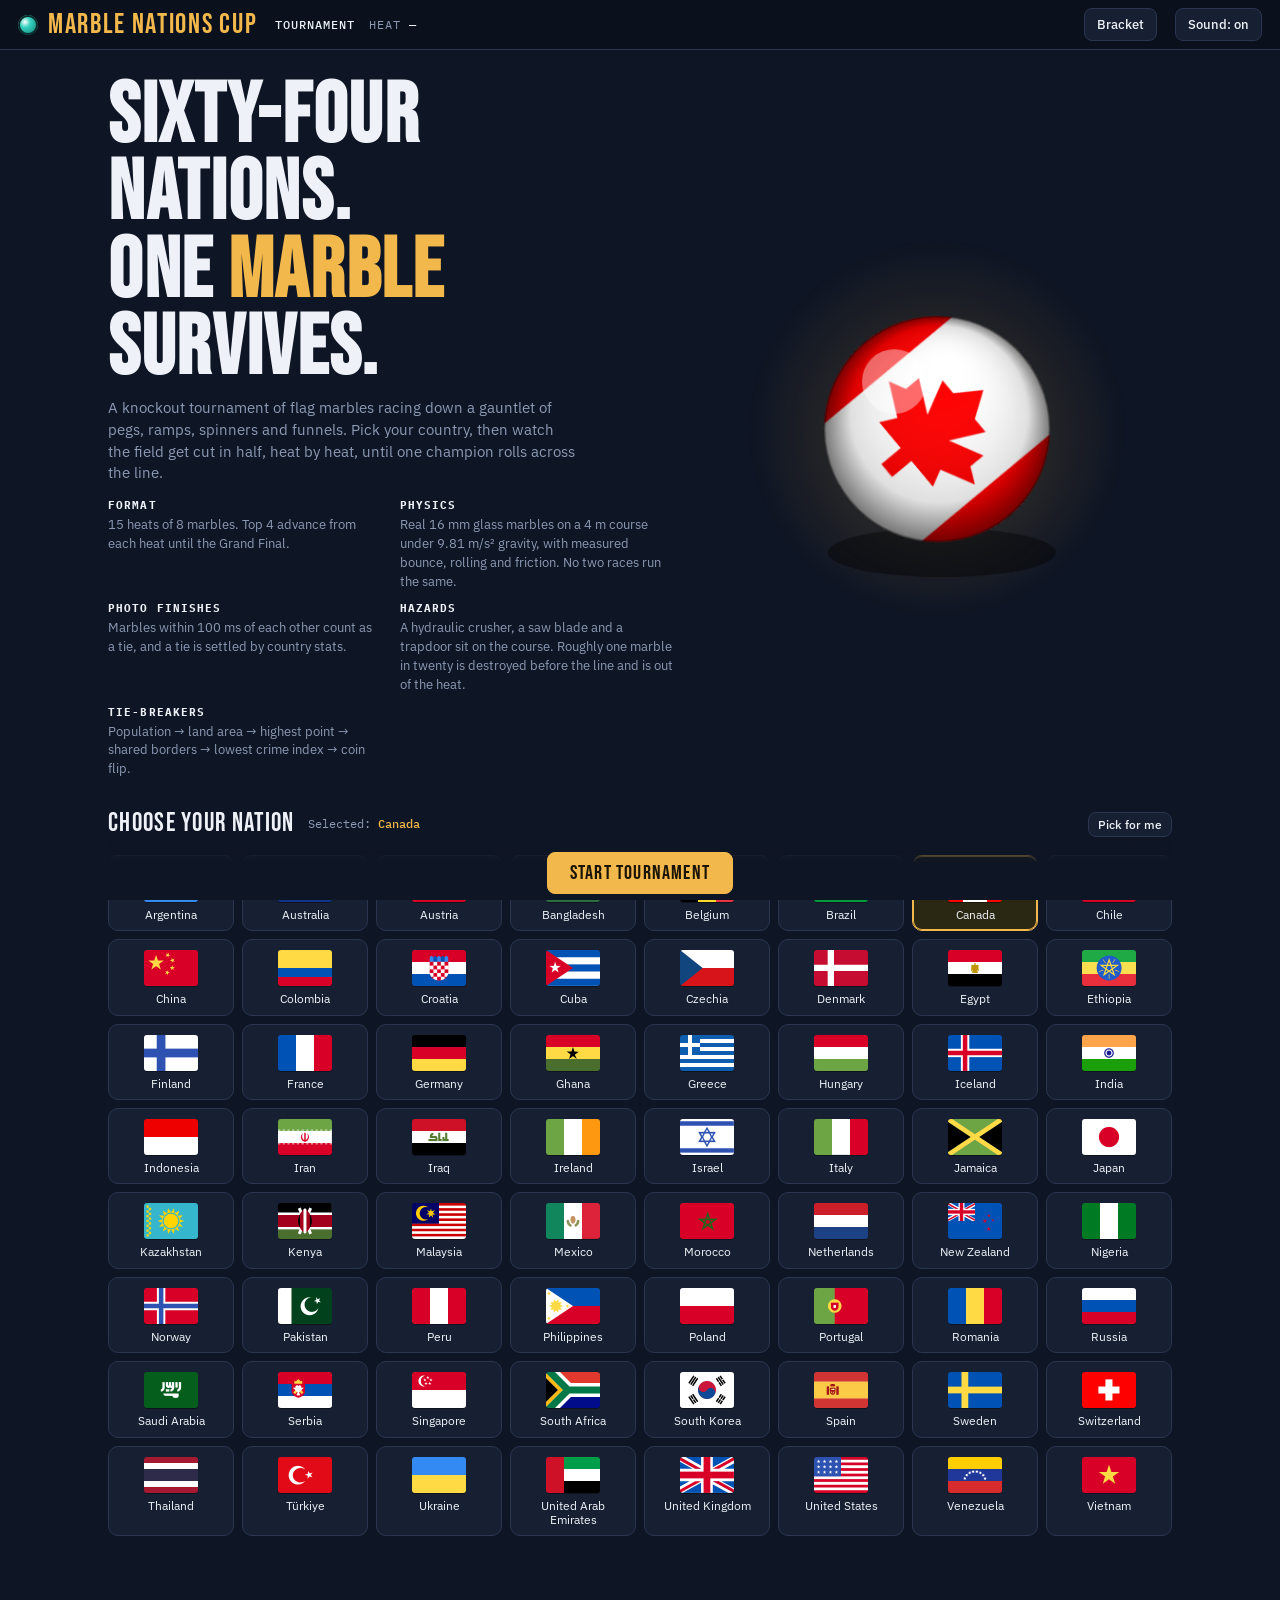
==== index.html @ cf7c2cfd "Add Marble Nations Cup site as index.html Co-Authored-By: Claude Sonnet 5 <noreply@anthropic.com> Cl" ====
<!DOCTYPE html>
<html lang="en">
<head>
<meta charset="utf-8">
<meta name="viewport" content="width=device-width, initial-scale=1">
<meta name="description" content="Marble Nations Cup — 64 flag marbles, one knockout tournament.">
<link rel="icon" href="data:image/svg+xml,<svg xmlns=%22http://www.w3.org/2000/svg%22 viewBox=%220 0 100 100%22><text y=%22.9em%22 font-size=%2290%22>🏁</text></svg>">
<style>body{margin:0;background:#0e1524}</style>
</head>
<body>
<title>Marble Nations Cup</title>
<link rel="preconnect" href="https://fonts.googleapis.com">
<link rel="stylesheet" href="https://fonts.googleapis.com/css2?family=Bebas+Neue&family=IBM+Plex+Sans:wght@400;500;600&family=IBM+Plex+Mono:wght@400;500&display=swap">
<style>
:root{
  --bg:#0e1524; --bg2:#0a101c; --panel:#172033; --panel2:#1e2a40; --line:#2a3650;
  --text:#eef2f8; --muted:#8c9ab4; --gold:#f2b84b; --gold2:#ffd784; --teal:#34d1bf;
  --good:#4fd48a; --out:#f0655b; --tie:#b78cff;
  --display:"Bebas Neue","Oswald","Impact",sans-serif;
  --body:"IBM Plex Sans","Segoe UI",system-ui,sans-serif;
  --mono:"IBM Plex Mono","SFMono-Regular",Consolas,monospace;
}
*{box-sizing:border-box}
html,body{height:100%}
body{margin:0;background:var(--bg);color:var(--text);font-family:var(--body);font-size:14px;line-height:1.45;overflow-x:hidden}
button{font-family:inherit;color:inherit;cursor:pointer}
button:focus-visible,[tabindex]:focus-visible{outline:2px solid var(--gold);outline-offset:2px}
.hidden{display:none!important}

/* top bar */
#bar{display:flex;align-items:center;gap:18px;padding:8px 18px;background:var(--bg2);border-bottom:1px solid var(--line);position:sticky;top:0;z-index:20;flex-wrap:wrap}
#bar .logo{font-family:var(--display);font-size:28px;letter-spacing:.06em;line-height:1;color:var(--gold);display:flex;align-items:center;gap:10px}
#bar .logo i{display:inline-block;width:20px;height:20px;border-radius:50%;background:radial-gradient(circle at 35% 35%,#fff 0,var(--teal) 30%,#0f6e66 100%);box-shadow:0 0 0 2px #0b2a2a inset}
.stage-info{display:flex;gap:14px;align-items:baseline;font-family:var(--mono);font-size:12px;color:var(--muted);text-transform:uppercase;letter-spacing:.08em}
.stage-info b{color:var(--text);font-weight:500}
.spacer{flex:1}
.chip{display:inline-flex;align-items:center;gap:8px;padding:5px 10px;border:1px solid var(--line);border-radius:999px;background:var(--panel);font-size:12px}
.chip canvas{width:24px;height:16px;border-radius:2px}
.btn{background:var(--panel);border:1px solid var(--line);border-radius:8px;padding:7px 12px;font-size:13px;font-weight:500;transition:background .15s,border-color .15s}
.btn:hover{background:var(--panel2);border-color:#3a4a6a}
.btn.primary{background:var(--gold);color:#1a1405;border-color:var(--gold);font-family:var(--display);font-size:20px;letter-spacing:.06em;padding:8px 22px}
.btn.primary:hover{background:var(--gold2);border-color:var(--gold2)}
.btn.primary:disabled{opacity:.4;cursor:not-allowed}
.btn.active{border-color:var(--teal);color:var(--teal)}
.btn.small{padding:4px 9px;font-size:12px}

/* pick screen */
#pick{max-width:1100px;margin:0 auto;padding:28px 18px 60px}
.hero{display:grid;grid-template-columns:1.2fr 1fr;gap:28px;align-items:center;margin-bottom:26px}
.hero h1{font-family:var(--display);font-size:clamp(48px,7vw,84px);line-height:.92;margin:0 0 10px;letter-spacing:.02em;text-wrap:balance}
.hero h1 span{color:var(--gold)}
.hero p{color:var(--muted);max-width:52ch;margin:0 0 14px;font-size:15px}
.rules{display:grid;grid-template-columns:repeat(2,1fr);gap:10px 18px;font-size:13px;color:var(--muted)}
.rules div b{display:block;color:var(--text);font-family:var(--mono);font-size:11px;letter-spacing:.1em;text-transform:uppercase;margin-bottom:2px}
#preview{width:100%;max-width:380px;aspect-ratio:1;justify-self:center;display:block}
.pick-head{display:flex;align-items:center;gap:14px;margin:10px 0 12px;flex-wrap:wrap}
.pick-head h2{font-family:var(--display);font-size:26px;margin:0;letter-spacing:.05em;font-weight:400}
.pick-head .sel{font-family:var(--mono);font-size:12px;color:var(--muted)}
.pick-head .sel b{color:var(--gold);font-weight:500}
.grid{display:grid;grid-template-columns:repeat(auto-fill,minmax(120px,1fr));gap:8px}
.tile{display:flex;flex-direction:column;align-items:center;gap:6px;padding:10px 6px 8px;background:var(--panel);border:1px solid var(--line);border-radius:10px;transition:transform .12s,border-color .12s,background .12s}
.tile:hover{transform:translateY(-2px);border-color:#3a4a6a;background:var(--panel2)}
.tile.selected{border-color:var(--gold);background:#2a2712;box-shadow:0 0 0 1px var(--gold) inset}
.tile canvas{width:54px;height:36px;border-radius:3px;box-shadow:0 1px 0 rgba(0,0,0,.4)}
.tile span{font-size:12px;text-align:center;line-height:1.2}
.start-row{position:sticky;bottom:0;display:flex;justify-content:center;gap:12px;padding:14px 0 6px;background:linear-gradient(transparent,var(--bg) 40%)}

/* race screen */
#race{display:grid;grid-template-columns:1fr 270px;gap:0;height:calc(100vh - 54px);min-height:520px}
#stage{position:relative;background:var(--bg2);overflow:hidden}
#cv{display:block;width:100%;height:100%}
#overlay{position:absolute;inset:0;display:flex;align-items:center;justify-content:center;pointer-events:none}
#overlay .count{font-family:var(--display);font-size:180px;color:var(--gold);text-shadow:0 0 40px rgba(242,184,75,.4);animation:pop .6s ease-out}
@keyframes pop{from{transform:scale(1.5);opacity:0}to{transform:scale(1);opacity:1}}
#hud{position:absolute;left:12px;top:12px;display:flex;gap:8px;flex-wrap:wrap;pointer-events:auto}
#hud .btn{backdrop-filter:blur(4px);background:rgba(23,32,51,.8)}
#heatTitle{position:absolute;right:12px;top:12px;text-align:right;pointer-events:none}
#heatTitle .r{font-family:var(--mono);font-size:11px;letter-spacing:.14em;text-transform:uppercase;color:var(--muted)}
#heatTitle .h{font-family:var(--display);font-size:34px;line-height:1;color:var(--text)}
#clock{position:absolute;right:12px;bottom:12px;font-family:var(--mono);font-size:22px;color:var(--gold);font-variant-numeric:tabular-nums;pointer-events:none}
#side{background:var(--panel);border-left:1px solid var(--line);display:flex;flex-direction:column;min-height:0}
#side h3{font-family:var(--mono);font-size:11px;letter-spacing:.14em;text-transform:uppercase;color:var(--muted);margin:0;padding:12px 14px 8px;font-weight:500}
#standings{list-style:none;margin:0;padding:0 8px;display:flex;flex-direction:column;gap:4px;flex:1;overflow:auto}
#standings li{display:grid;grid-template-columns:22px 34px 1fr auto;align-items:center;gap:8px;padding:6px 8px;border-radius:8px;background:var(--bg);border:1px solid transparent;transition:background .2s}
#standings li.me{border-color:var(--gold)}
#standings li.done{background:#13251d}
#standings li.dead{opacity:.45}#standings li.dead .t{color:var(--out)}
#standings li .pos{font-family:var(--display);font-size:20px;color:var(--muted);text-align:center;line-height:1}
#standings li canvas{width:34px;height:23px;border-radius:2px}
#standings li .n{font-size:13px;white-space:nowrap;overflow:hidden;text-overflow:ellipsis}
#standings li .n small{display:block;height:3px;background:var(--line);border-radius:2px;margin-top:3px;overflow:hidden}
#standings li .n small i{display:block;height:100%;background:var(--teal);width:0}
#standings li .t{font-family:var(--mono);font-size:12px;color:var(--muted);font-variant-numeric:tabular-nums}
#standings li.done .t{color:var(--good)}
#legend{padding:10px 14px;font-size:11px;color:var(--muted);border-top:1px solid var(--line);font-family:var(--mono);letter-spacing:.04em}

/* results modal */
#results{position:absolute;inset:0;background:rgba(8,12,22,.78);display:flex;align-items:center;justify-content:center;padding:18px;pointer-events:auto;backdrop-filter:blur(3px)}
.card{background:var(--panel);border:1px solid var(--line);border-radius:14px;width:min(560px,100%);max-height:100%;overflow:auto;box-shadow:0 30px 80px rgba(0,0,0,.5)}
.card header{padding:16px 20px 10px;border-bottom:1px solid var(--line)}
.card header .r{font-family:var(--mono);font-size:11px;letter-spacing:.14em;text-transform:uppercase;color:var(--muted)}
.card header h2{font-family:var(--display);font-size:34px;margin:0;line-height:1;letter-spacing:.03em;font-weight:400}
.res{list-style:none;margin:0;padding:8px}
.res li{display:grid;grid-template-columns:26px 40px 1fr auto auto;align-items:center;gap:10px;padding:7px 10px;border-radius:8px}
.res li.adv{background:#13251d}
.res li.out{opacity:.72}
.res li.me{outline:1px solid var(--gold)}
.res li .pos{font-family:var(--display);font-size:22px;color:var(--muted);text-align:center}
.res li canvas{width:40px;height:27px;border-radius:2px}
.res li .n{font-size:14px;font-weight:500}
.res li .n em{display:block;font-style:normal;font-size:11px;color:var(--tie);font-family:var(--mono)}
.res li .t{font-family:var(--mono);font-size:12px;color:var(--muted);font-variant-numeric:tabular-nums}
.tag{font-family:var(--mono);font-size:10px;letter-spacing:.12em;text-transform:uppercase;padding:3px 8px;border-radius:999px}
.tag.adv{background:rgba(79,212,138,.15);color:var(--good)}
.tag.out{background:rgba(240,101,91,.15);color:var(--out)}
.tag.win{background:rgba(242,184,75,.18);color:var(--gold)}
.card footer{display:flex;align-items:center;gap:12px;padding:12px 16px 16px;border-top:1px solid var(--line)}
.card footer .auto{font-family:var(--mono);font-size:11px;color:var(--muted);flex:1}
.tiebox{margin:0 8px 8px;padding:8px 12px;border:1px dashed var(--tie);border-radius:8px;font-size:12px;color:var(--muted)}
.tiebox b{color:var(--tie);font-family:var(--mono);font-size:11px;letter-spacing:.1em;text-transform:uppercase;display:block;margin-bottom:2px}

/* bracket */
#bracket{padding:20px 18px 60px;max-width:1400px;margin:0 auto}
#bracket .top{display:flex;align-items:center;gap:14px;margin-bottom:16px;flex-wrap:wrap}
#bracket h2{font-family:var(--display);font-size:32px;margin:0;letter-spacing:.04em;font-weight:400}
.rounds{display:grid;grid-template-columns:repeat(4,1fr);gap:14px;overflow-x:auto}
.round h4{font-family:var(--mono);font-size:11px;letter-spacing:.14em;text-transform:uppercase;color:var(--muted);margin:0 0 8px;font-weight:500}
.heat{background:var(--panel);border:1px solid var(--line);border-radius:10px;padding:8px;margin-bottom:10px}
.heat.current{border-color:var(--gold)}
.heat.pending{opacity:.55}
.heat .hn{font-family:var(--display);font-size:16px;letter-spacing:.06em;color:var(--muted);margin:0 0 6px 4px}
.heat .row{display:flex;align-items:center;gap:7px;padding:2px 4px;font-size:12px}
.heat .row canvas{width:22px;height:15px;border-radius:2px;flex:none}
.heat .row.adv{color:var(--text)}
.heat .row.out{color:var(--muted);text-decoration:line-through;opacity:.7}
.heat .row.me span{color:var(--gold)}
.heat .row .p{font-family:var(--mono);font-size:10px;color:var(--muted);width:14px}

/* champion */
#champion{min-height:calc(100vh - 54px);display:flex;flex-direction:column;align-items:center;justify-content:center;padding:30px 18px;text-align:center;gap:14px}
#champion .r{font-family:var(--mono);letter-spacing:.2em;text-transform:uppercase;color:var(--muted);font-size:12px}
#champion h1{font-family:var(--display);font-size:clamp(56px,10vw,120px);line-height:.9;margin:0;color:var(--gold)}
#champion canvas.big{width:180px;height:180px;border-radius:50%;box-shadow:0 20px 60px rgba(242,184,75,.25)}
.podium{display:grid;grid-template-columns:repeat(3,1fr);gap:12px;width:min(560px,100%);align-items:end;margin-top:10px}
.podium div{background:var(--panel);border:1px solid var(--line);border-radius:10px;padding:12px 8px;display:flex;flex-direction:column;align-items:center;gap:6px}
.podium div:nth-child(2){order:-1}
.podium div.first{border-color:var(--gold);padding-top:22px}
.podium canvas{width:44px;height:30px;border-radius:2px}
.podium b{font-family:var(--display);font-size:26px;color:var(--muted)}
.podium span{font-size:13px}

@media (max-width:820px){
  #race{grid-template-columns:1fr;height:auto}
  #stage{height:70vh}
  #side{border-left:0;border-top:1px solid var(--line);max-height:260px}
  .hero{grid-template-columns:1fr}
  #preview{max-width:240px}
  .rounds{grid-template-columns:repeat(4,240px)}
  #bar .logo{font-size:22px}
}
@media (prefers-reduced-motion:reduce){*{animation:none!important;transition:none!important}}
</style>

<div id="bar">
  <div class="logo"><i></i>Marble Nations Cup</div>
  <div class="stage-info"><span><b id="biRound">Tournament</b></span><span>Heat <b id="biHeat">—</b></span></div>
  <div class="spacer"></div>
  <div class="chip hidden" id="meChip"><canvas width="48" height="32"></canvas><span></span></div>
  <button class="btn" id="btnBracket">Bracket</button>
  <button class="btn" id="btnSound" aria-pressed="true">Sound: on</button>
</div>

<section id="pick">
  <div class="hero">
    <div>
      <h1>Sixty-four nations.<br>One <span>marble</span> survives.</h1>
      <p>A knockout tournament of flag marbles racing down a gauntlet of pegs, ramps, spinners and funnels. Pick your country, then watch the field get cut in half, heat by heat, until one champion rolls across the line.</p>
      <div class="rules">
        <div><b>Format</b>15 heats of 8 marbles. Top 4 advance from each heat until the Grand Final.</div>
        <div><b>Physics</b>Real 16 mm glass marbles on a 4 m course under 9.81 m/s² gravity, with measured bounce, rolling and friction. No two races run the same.</div>
        <div><b>Photo finishes</b>Marbles within 100 ms of each other count as a tie, and a tie is settled by country stats.</div>
        <div><b>Hazards</b>A hydraulic crusher, a saw blade and a trapdoor sit on the course. Roughly one marble in twenty is destroyed before the line and is out of the heat.</div>
        <div><b>Tie-breakers</b>Population → land area → highest point → shared borders → lowest crime index → coin flip.</div>
      </div>
    </div>
    <canvas id="preview" width="400" height="400"></canvas>
  </div>
  <div class="pick-head">
    <h2>Choose your nation</h2>
    <span class="sel">Selected: <b id="selName">none yet</b></span>
    <span class="spacer"></span>
    <button class="btn small" id="btnRandom">Pick for me</button>
  </div>
  <div class="grid" id="grid"></div>
  <div class="start-row">
    <button class="btn primary" id="btnStart" disabled>Start tournament</button>
  </div>
</section>

<section id="race" class="hidden">
  <div id="stage">
    <canvas id="cv"></canvas>
    <div id="hud">
      <button class="btn small" id="btnFollow">Follow: leader</button>
      <button class="btn small" id="btnSpeed">Speed: default</button>
      <button class="btn small" id="btnSkip">Skip to results</button>
    </div>
    <div id="heatTitle"><div class="r" id="htRound"></div><div class="h" id="htHeat"></div></div>
    <div id="clock">0.00</div>
    <div id="overlay"></div>
  </div>
  <aside id="side">
    <h3>Live standings</h3>
    <ol id="standings"></ol>
    <div id="legend">Top 4 advance · bottom 4 out</div>
  </aside>
</section>

<section id="bracket" class="hidden">
  <div class="top">
    <h2>Tournament bracket</h2>
    <span class="spacer"></span>
    <button class="btn" id="btnBackRace">Back to the race</button>
  </div>
  <div class="rounds" id="rounds"></div>
</section>

<section id="champion" class="hidden">
  <div class="r">Marble Nations Cup champion</div>
  <canvas class="big" width="256" height="256" id="champBall"></canvas>
  <h1 id="champName"></h1>
  <div class="r" id="champNote"></div>
  <div class="podium" id="podium"></div>
  <div style="display:flex;gap:12px;margin-top:16px">
    <button class="btn" id="btnChampBracket">See full bracket</button>
    <button class="btn primary" id="btnAgain">New tournament</button>
  </div>
</section>

<script>
'use strict';
/* ================= COUNTRY DATA =================
   pop: millions · area: thousand km² · high: highest point (m)
   borders: land neighbours · crime: crime index (lower is safer) */
const COUNTRIES = [
 ['CA','Canada',40.1,9985,5959,1,45],['US','United States',335,9834,6190,2,49],['MX','Mexico',129,1964,5636,3,54],
 ['BR','Brazil',216,8516,2995,10,66],['AR','Argentina',46,2780,6961,5,63],['CO','Colombia',52,1142,5775,5,60],
 ['CL','Chile',19.6,756,6893,3,54],['PE','Peru',34,1285,6768,5,68],['GB','United Kingdom',67.7,244,1345,1,47],
 ['FR','France',68,552,4809,8,55],['DE','Germany',84,358,2962,9,38],['IT','Italy',59,302,4810,6,47],
 ['ES','Spain',48,506,3715,5,34],['PT','Portugal',10.4,92,2351,1,31],['NL','Netherlands',17.9,42,322,2,27],
 ['BE','Belgium',11.7,31,694,4,45],['CH','Switzerland',8.9,41,4634,5,24],['AT','Austria',9.1,84,3798,8,27],
 ['SE','Sweden',10.5,450,2097,2,48],['NO','Norway',5.5,385,2469,3,33],['DK','Denmark',5.9,43,171,1,26],
 ['FI','Finland',5.6,338,1324,3,26],['IS','Iceland',0.39,103,2110,0,24],['IE','Ireland',5.2,70,1039,1,46],
 ['PL','Poland',37,313,2499,7,29],['CZ','Czechia',10.9,79,1603,4,26],['GR','Greece',10.4,132,2917,4,44],
 ['TR','Türkiye',85,784,5137,8,41],['UA','Ukraine',37,604,2061,7,48],['RU','Russia',144,17098,5642,14,40],
 ['HU','Hungary',9.6,93,1014,7,32],['RO','Romania',19,238,2544,5,30],['HR','Croatia',3.9,57,1831,5,24],
 ['RS','Serbia',6.7,88,2169,8,36],['JP','Japan',124,378,3776,0,22],['KR','South Korea',51.7,100,1947,1,27],
 ['CN','China',1410,9597,8849,14,29],['IN','India',1430,3287,8586,6,44],['PK','Pakistan',240,882,8611,4,44],
 ['BD','Bangladesh',172,148,1064,2,60],['ID','Indonesia',277,1905,4884,3,46],['MY','Malaysia',34,331,4095,3,55],
 ['SG','Singapore',5.9,0.73,164,0,24],['TH','Thailand',71.8,513,2565,4,40],['VN','Vietnam',99,331,3147,3,43],
 ['PH','Philippines',117,300,2954,0,42],['AU','Australia',26.5,7692,2228,0,46],['NZ','New Zealand',5.2,268,3724,0,43],
 ['SA','Saudi Arabia',36,2150,3000,7,26],['AE','United Arab Emirates',9.5,84,1934,2,16],['IL','Israel',9.8,22,1208,4,33],
 ['EG','Egypt',106,1002,2629,4,47],['ZA','South Africa',60,1221,3450,6,76],['NG','Nigeria',224,924,2419,4,65],
 ['KE','Kenya',55,580,5199,5,59],['ET','Ethiopia',126,1104,4550,6,43],['MA','Morocco',37.8,447,4167,3,47],
 ['GH','Ghana',34,239,885,3,46],['IR','Iran',89,1648,5610,7,49],['IQ','Iraq',45,438,3611,6,52],
 ['JM','Jamaica',2.8,11,2256,0,67],['CU','Cuba',11,110,1974,0,44],['VE','Venezuela',28,916,4978,3,83],
 ['KZ','Kazakhstan',20,2725,7010,5,39]
].map(a=>({code:a[0],name:a[1],pop:a[2],area:a[3],high:a[4],borders:a[5],crime:a[6]}));

const TIEBREAKERS = [
 {key:'pop',label:'population',dir:1,fmt:v=>v>=1?v.toFixed(v<10?1:0)+'M':(v*1000).toFixed(0)+'K'},
 {key:'area',label:'land area',dir:1,fmt:v=>v>=1?Math.round(v*1000).toLocaleString()+' km²':Math.round(v*1000)+' km²'},
 {key:'high',label:'highest point',dir:1,fmt:v=>v.toLocaleString()+' m'},
 {key:'borders',label:'shared borders',dir:1,fmt:v=>v+(v===1?' neighbour':' neighbours')},
 {key:'crime',label:'lowest crime index',dir:-1,fmt:v=>'index '+v},
];

/* ================= FLAG ART =================
   Real flag artwork (country-flag-icons, MIT) inlined as SVG and rasterised once per size. */
const FLAG_SVG={"AE":"<svg width=\"900\" height=\"600\" xmlns=\"http://www.w3.org/2000/svg\" viewBox=\"0 0 513 342\"><path fill=\"#FFF\" d=\"M0 0h513v342H0z\"/><path fill=\"#009e49\" d=\"M0 0h513v114H0z\"/><path d=\"M0 228h513v114H0z\"/><path fill=\"#ce1126\" d=\"M0 0h171v342H0z\"/></svg>","AR":"<svg width=\"900\" height=\"600\" xmlns=\"http://www.w3.org/2000/svg\" viewBox=\"0 0 513 342\"><path fill=\"#FFF\" d=\"M0 0h512v342H0z\"/><path fill=\"#338AF3\" d=\"M0 0h512v114H0zM0 228h512v114H0z\"/><circle fill=\"#FFDA44\" stroke=\"#d6ab00\" stroke-width=\"5\" cx=\"256.5\" cy=\"171\" r=\"40\"/></svg>","AT":"<svg width=\"900\" height=\"600\" xmlns=\"http://www.w3.org/2000/svg\" viewBox=\"0 0 513 342\"><path fill=\"#FFF\" d=\"M0 114h513v114H0z\"/><path fill=\"#D80027\" d=\"M0 0h513v114H0zM0 228h513v114H0z\"/></svg>","AU":"<svg width=\"900\" height=\"600\" xmlns=\"http://www.w3.org/2000/svg\" viewBox=\"0 0 513 342\"><path fill=\"#10338c\" d=\"M0 0h513v342H0z\"/><g fill=\"#FFF\"><path d=\"M222.2 170.7c.3-.3.5-.6.8-.9-.2.3-.5.6-.8.9zM188 212.6l11 22.9 24.7-5.7-11 22.8 19.9 15.8-24.8 5.6.1 25.4-19.9-15.9-19.8 15.9.1-25.4-24.8-5.6 19.9-15.8-11.1-22.8 24.8 5.7zM385.9 241.1l5.2 10.9 11.8-2.7-5.3 10.9 9.5 7.5-11.8 2.6v12.2l-9.4-7.6-9.5 7.6.1-12.2-11.8-2.6 9.5-7.5-5.3-10.9 11.8 2.7zM337.3 125.1l5.2 10.9 11.8-2.7-5.3 10.9 9.5 7.5-11.8 2.7v12.1l-9.4-7.6-9.5 7.6.1-12.1-11.9-2.7 9.5-7.5-5.3-10.9L332 136zM385.9 58.9l5.2 10.9 11.8-2.7-5.3 10.9 9.5 7.5-11.8 2.7v12.1l-9.4-7.6-9.5 7.6.1-12.1-11.8-2.7 9.5-7.5-5.3-10.9 11.8 2.7zM428.4 108.6l5.2 10.9 11.8-2.7-5.3 10.9 9.5 7.5-11.8 2.6V150l-9.4-7.6-9.5 7.6v-12.2l-11.8-2.6 9.5-7.5-5.3-10.9 11.8 2.7zM398 166.5l4.1 12.7h13.3l-10.8 7.8 4.2 12.7-10.8-7.9-10.8 7.9 4.1-12.7-10.7-7.8h13.3z\"/><path d=\"M254.8 0v30.6l-45.1 25.1h45.1V115h-59.1l59.1 32.8v22.9h-26.7l-73.5-40.9v40.9H99v-48.6l-87.4 48.6H-1.2v-30.6L44 115H-1.2V55.7h59.1L-1.2 22.8V0h26.7L99 40.8V0h55.6v48.6L242.1 0z\"/></g><path fill=\"#D80027\" d=\"M142.8 0h-32v69.3h-112v32h112v69.4h32v-69.4h112v-32h-112z\"/><path fill=\"#0052B4\" d=\"m154.6 115 100.2 55.7v-15.8L183 115z\"/><path fill=\"#FFF\" d=\"m154.6 115 100.2 55.7v-15.8L183 115z\"/><g fill=\"#D80027\"><path d=\"m154.6 115 100.2 55.7v-15.8L183 115zM70.7 115l-71.9 39.9v15.8L99 115z\"/></g><path fill=\"#0052B4\" d=\"M99 55.7-1.2 0v15.7l71.9 40z\"/><path fill=\"#FFF\" d=\"M99 55.7-1.2 0v15.7l71.9 40z\"/><g fill=\"#D80027\"><path d=\"M99 55.7-1.2 0v15.7l71.9 40zM183 55.7l71.8-40V0L154.6 55.7z\"/></g></svg>","BD":"<svg width=\"900\" height=\"600\" xmlns=\"http://www.w3.org/2000/svg\" viewBox=\"0 85.333 513 342\"><path fill=\"#2d6e41\" d=\"M0 85.331h513v342H0z\"/><circle fill=\"#F40B32\" cx=\"218.902\" cy=\"256.5\" r=\"115\"/></svg>","BE":"<svg width=\"900\" height=\"600\" xmlns=\"http://www.w3.org/2000/svg\" viewBox=\"0 0 513 342\"><path fill=\"#fdda25\" d=\"M0 0h513v342H0z\"/><path d=\"M0 0h171v342H0z\"/><path fill=\"#ef3340\" d=\"M342 0h171v342H342z\"/></svg>","BR":"<svg width=\"900\" height=\"600\" xmlns=\"http://www.w3.org/2000/svg\" viewBox=\"0 0 513 342\"><path fill=\"#009b3a\" d=\"M0 0h513v342H0z\"/><path fill=\"#fedf00\" d=\"m256.5 19.3 204.9 151.4L256.5 322 50.6 170.7z\"/><circle fill=\"#FFF\" cx=\"256.5\" cy=\"171\" r=\"80.4\"/><path fill=\"#002776\" d=\"M215.9 165.7c-13.9 0-27.4 2.1-40.1 6 .6 43.9 36.3 79.3 80.3 79.3 27.2 0 51.3-13.6 65.8-34.3-24.9-31-63.2-51-106-51zM334.9 186c.9-5 1.5-10.1 1.5-15.4 0-44.4-36-80.4-80.4-80.4-33.1 0-61.5 20.1-73.9 48.6 10.9-2.2 22.1-3.4 33.6-3.4 46.8.1 89 19.5 119.2 50.6z\"/></svg>","CA":"<svg width=\"900\" height=\"600\" xmlns=\"http://www.w3.org/2000/svg\" viewBox=\"0 0 513 342\"><path fill=\"#FFF\" d=\"M0 0h513v342H0z\"/><g fill=\"red\"><path d=\"M0 0h142v342H0zM371 0h142v342H371zM306.5 206l50.4-25.2-25.2-12.6V143l-50.4 25.2 25.2-50.4h-25.2L256.1 80l-25.2 37.8h-25.2l25.2 50.4-50.4-25.2v25.2l-25.2 12.6 50.4 25.2-12.6 25.2h50.4V269h25.2v-37.8h50.4z\"/></g></svg>","CH":"<svg width=\"900\" height=\"600\" xmlns=\"http://www.w3.org/2000/svg\" viewBox=\"0 85.333 513 342\"><path fill=\"red\" d=\"M0 85.337h513v342H0z\"/><path fill=\"#FFF\" d=\"M356.174 222.609h-66.783v-66.783h-66.782v66.783h-66.783v66.782h66.783v66.783h66.782v-66.783h66.783z\"/></svg>","CL":"<svg width=\"900\" height=\"600\" xmlns=\"http://www.w3.org/2000/svg\" viewBox=\"0 0 513 342\"><path fill=\"#D80027\" d=\"M0 0h513v342H0z\"/><path fill=\"#FFF\" d=\"M196 0h317v171H196z\"/><path fill=\"#0037A1\" d=\"M0 0h196v171H0z\"/><path fill=\"#FFF\" d=\"M98 24.5 113.1 71H162l-39.6 28.7 15.2 46.5L98 117.5l-39.6 28.7 15.2-46.5L34 71h48.9z\"/></svg>","CN":"<svg width=\"900\" height=\"600\" xmlns=\"http://www.w3.org/2000/svg\" viewBox=\"0 0 513 342\"><path fill=\"#D80027\" d=\"M0 0h513v342H0z\"/><g fill=\"#FFDA44\"><path d=\"m226.8 239.2-9.7-15.6-17.9 4.4 11.9-14.1-9.7-15.6 17.1 6.9 11.8-14.1-1.3 18.4 17.1 6.9-17.9 4.4zM290.6 82l-10.1 15.4 11.6 14.3-17.7-4.8-10.1 15.5-1-18.4-17.7-4.8 17.2-6.6-1-18.4 11.6 14.3zM236.2 25.4l-2 18.3 16.8 7.6-18 3.8-2 18.3-9.2-16-17.9 3.8 12.3-13.7-9.2-15.9 16.8 7.5zM292.8 161.8l-14.9 10.9 5.8 17.5-14.9-10.8-14.9 11 5.6-17.6-14.9-10.7 18.4-.1 5.6-17.6 5.8 17.5zM115 46.3l17.3 53.5h56.2l-45.4 32.9 17.3 53.5-45.4-33-45.5 33 17.4-53.5-45.5-32.9h56.3z\"/></g></svg>","CO":"<svg width=\"900\" height=\"600\" xmlns=\"http://www.w3.org/2000/svg\" viewBox=\"0 0 513 342\"><path fill=\"#FFDA44\" d=\"M0 0h513v342H0z\"/><path fill=\"#D80027\" d=\"M0 256.5h513V342H0z\"/><path fill=\"#0052B4\" d=\"M0 171h513v85.5H0z\"/></svg>","CU":"<svg width=\"900\" height=\"600\" xmlns=\"http://www.w3.org/2000/svg\" viewBox=\"0 0 513 342\"><path fill=\"#FF9811\" d=\"M0-40.8v422.9-211.4z\"/><path fill=\"#FFF\" d=\"M0 0h513v342H0z\"/><g fill=\"#0052B4\"><path d=\"M0 0h513v68.3H0zM0 136.5h513v68.3H0zM0 273.1h513v68.3H0z\"/></g><path fill=\"#D80027\" d=\"M256 170.7 0 342V0z\"/><path fill=\"#FFF\" d=\"m86.5 111.4 12.7 39.2h41.3l-33.4 24.2 12.8 39.3-33.4-24.2-33.4 24.2 12.8-39.3-33.4-24.2h41.2z\"/></svg>","CZ":"<svg width=\"900\" height=\"600\" xmlns=\"http://www.w3.org/2000/svg\" viewBox=\"0 0 513 342\"><path fill=\"#11457e\" d=\"M0 0h513v342H0z\"/><path fill=\"#d7141a\" d=\"M513 171v171H0l215-171z\"/><path fill=\"#FFF\" d=\"M513 0v171H215.185L0 0z\"/></svg>","DE":"<svg width=\"900\" height=\"600\" xmlns=\"http://www.w3.org/2000/svg\" viewBox=\"0 0 513 342\"><path fill=\"#D80027\" d=\"M0 0h513v342H0z\"/><path d=\"M0 0h513v114H0z\"/><path fill=\"#FFDA44\" d=\"M0 228h513v114H0z\"/></svg>","DK":"<svg width=\"900\" height=\"600\" xmlns=\"http://www.w3.org/2000/svg\" viewBox=\"0 0 513 342\"><path fill=\"#c60c30\" d=\"M0 0h513v342H0z\"/><path fill=\"#FFF\" d=\"M190 0h-60v140H0v60h130v142h60V200h323v-60H190z\"/></svg>","EG":"<svg width=\"900\" height=\"600\" xmlns=\"http://www.w3.org/2000/svg\" viewBox=\"0 0 513 342\"><path fill=\"#FFF\" d=\"M0 0h513v342H0z\"/><path fill=\"#D80027\" d=\"M0 0h513v114H0z\"/><path d=\"M0 228h513v114H0z\"/><path fill=\"#C09300\" d=\"M220.3 204.4s0-58.4 4.5-64.7c3.1-4.3 16.8 5.2 22.7 4.5 0 0 4.2-7.5 4.5-12 .3-4.6-1.1-7.6-4.9-6.2 0 0-1.2-2.1.5-3.3 1.6-1.2 5.6.1 5.6.1s-.5-1 1.6-.9c2.9.2 7.2 1.4 7.4 5.6.2 3.1.3 7.7.4 8.7.7 6.8 2.7 8.7 2.7 8.7s18.4-9.2 22-5.2c3.3 3.8 4.5 64.7 4.5 64.7l-18.1-16.8 12.1 29.5s-14.4 2.4-28.9 2.4c-14.5 0-31.1-4.2-31.1-4.2l13.8-28.2-19.3 17.3z\"/></svg>","ES":"<svg width=\"900\" height=\"600\" xmlns=\"http://www.w3.org/2000/svg\" viewBox=\"0 0 22.5 15\"><path fill=\"#FFF\" d=\"M0 0h22.5v15H0V0z\"/><path fill=\"#D03433\" d=\"M0 0h22.5v4H0V0zm0 11h22.5v4H0v-4z\"/><path fill=\"#FBCA46\" d=\"M0 4h22.5v7H0V4z\"/><path fill=\"#FFF\" d=\"M7.8 7h1v.5h-1V7z\"/><path fill=\"#A41517\" d=\"M7.2 8.5c0 .3.3.5.6.5s.6-.2.6-.5L8.5 7H7.1l.1 1.5zM6.6 7c0-.3.2-.5.4-.5h1.5c.3 0 .5.2.5.4V7l-.1 1.5c-.1.6-.5 1-1.1 1-.6 0-1-.4-1.1-1L6.6 7z\"/><path fill=\"#A41517\" d=\"M6.8 7.5h2V8h-.5l-.5 1-.5-1h-.5v-.5zM5.3 6h1v3.5h-1V6zm4 0h1v3.5h-1V6zm-2.5-.5c0-.3.2-.5.5-.5h1c.3 0 .5.2.5.5v.2c0 .2-.1.3-.3.3H7c-.1 0-.2-.1-.2-.2v-.3z\"/></svg>","ET":"<svg width=\"900\" height=\"600\" xmlns=\"http://www.w3.org/2000/svg\" viewBox=\"0 0 22.5 15\"><path fill=\"#20AA46\" d=\"M0 0h22.5v5H0V0z\"/><path fill=\"#E92F3B\" d=\"M0 10h22.5v5H0v-5z\"/><path fill=\"#FADF50\" d=\"M0 5h22.5v5H0V5z\"/><circle fill=\"#205CCA\" cx=\"11.3\" cy=\"7.5\" r=\"5.2\"/><g stroke=\"#FFDB3D\" fill=\"none\"><g stroke-width=\".5\"><path d=\"m11.3 8.8-2.1 1.5.8-2.4-2-1.5h2.5l.8-2.3.8 2.3h2.6l-2.1 1.5.8 2.4-2.1-1.5zM10.3 6.4h1.9M9.9 7.8l1.3 1M12 6.2l.7 1.8M10 7.9l.6-1.8M11 9l1.6-1.1\"/></g><g stroke-width=\".25\"><path d=\"m8.7 3.9 1.1 1.6M13.8 3.8l-1 1.6M11.3 10.1V12M8.9 8.3 7.1 9M15.5 9l-1.8-.7\"/></g></g></svg>","FI":"<svg width=\"900\" height=\"600\" xmlns=\"http://www.w3.org/2000/svg\" viewBox=\"0 0 513 342\"><path fill=\"#FFF\" d=\"M0 0h513v342H0z\"/><path fill=\"#2E52B2\" d=\"M513 129.3V212H203.7v130H121V212H0v-82.7h121V0h82.7v129.3z\"/></svg>","FR":"<svg width=\"900\" height=\"600\" xmlns=\"http://www.w3.org/2000/svg\" viewBox=\"0 0 513 342\"><path fill=\"#FFF\" d=\"M0 0h513v342H0z\"/><path fill=\"#0052B4\" d=\"M0 0h171v342H0z\"/><path fill=\"#D80027\" d=\"M342 0h171v342H342z\"/></svg>","GB":"<svg width=\"900\" height=\"600\" xmlns=\"http://www.w3.org/2000/svg\" viewBox=\"0 0 513 342\"><g fill=\"#FFF\"><path d=\"M0 0h513v341.3H0V0z\"/><path d=\"M311.7 230 513 341.3v-31.5L369.3 230h-57.6zM200.3 111.3 0 0v31.5l143.7 79.8h56.6z\"/></g><g fill=\"#0052B4\"><path d=\"M393.8 230 513 295.7V230H393.8zm-82.1 0L513 341.3v-31.5L369.3 230h-57.6zm146.9 111.3-147-81.7v81.7h147zM90.3 230 0 280.2V230h90.3zm110 14.2v97.2H25.5l174.8-97.2zM118.2 111.3 0 45.6v65.7h118.2zm82.1 0L0 0v31.5l143.7 79.8h56.6zM53.4 0l147 81.7V0h-147zM421.7 111.3 513 61.1v50.2h-91.3zm-110-14.2V0h174.9L311.7 97.1z\"/></g><g fill=\"#D80027\"><path d=\"M288 0h-64v138.7H0v64h224v138.7h64V202.7h224v-64H288V0z\"/><path d=\"M311.7 230 513 341.3v-31.5L369.3 230h-57.6zM143.7 230 0 309.9v31.5L200.3 230h-56.6zM200.3 111.3 0 0v31.5l143.7 79.8h56.6zM368.3 111.3 513 31.5V0L311.7 111.3h56.6z\"/></g></svg>","GH":"<svg width=\"900\" height=\"600\" xmlns=\"http://www.w3.org/2000/svg\" viewBox=\"0 0 513 342\"><path fill=\"#FFDA44\" d=\"M0 0h513v342H0z\"/><path fill=\"#D80027\" d=\"M0 0h513v114H0z\"/><path fill=\"#496E2D\" d=\"M0 228h513v114H0z\"/><path d=\"m255.9 113.8 14.1 43.4 40.4 3.2-37 26.9 19.5 40.3-37-26.9-37 26.9 14.1-43.5-36.9-26.9h45.7z\"/></svg>","GR":"<svg width=\"900\" height=\"600\" xmlns=\"http://www.w3.org/2000/svg\" viewBox=\"0 0 513 342\"><path fill=\"#FFF\" d=\"M0 0h513v342H0z\"/><g fill=\"#0d5eaf\"><path d=\"M0 0h513v38H0zM0 76h513v38H0zM0 152h513v38H0zM0 228h513v38H0zM0 304h513v38H0z\"/><path d=\"M0 0h190v190H0z\"/></g><g fill=\"#FFF\"><path d=\"M0 76h190v38H0z\"/><path d=\"M76 0h38v190H76z\"/></g></svg>","HR":"<svg width=\"900\" height=\"600\" xmlns=\"http://www.w3.org/2000/svg\" viewBox=\"0 0 513 342\"><path fill=\"#FFF\" d=\"M0 0h513v342H0z\"/><path fill=\"#D80027\" d=\"M0 0h513v114H0z\"/><path fill=\"#0052B4\" d=\"M0 228h513v114H0z\"/><g fill=\"#338AF3\"><path d=\"M309.3 113.2v-44l17.5-14.4 17.7 14.4v44zM203.7 113.2v-44l-17.3-14.4-17.9 14.4v44zM238.9 113.2v-44l17.6-14.4 17.6 14.4v44z\"/></g><g fill=\"#0052B4\"><path d=\"M309.3 113.2h-35.2v-44l17.5-14.4 17.7 14.4zM238.9 113.2h-35.2v-44l17.5-14.4 17.7 14.4z\"/></g><path stroke=\"#D80027\" fill=\"#FFF\" d=\"M168.5 113.2v101.9c0 24.3 14.4 46.2 35.4 59.4 21.3 13.4 42.1 14.7 52.6 14.7s31.4-1.7 52.6-14.8c21-13 35.4-35.1 35.4-59.3V113.2h-176z\"/><g fill=\"#D80027\"><path d=\"M168.5 113.2h35.2v35.2h-35.2zM238.9 113.2h35.2v35.2h-35.2zM309.3 113.2h35.2v35.2h-35.2zM203.7 148.4h35.2v35.2h-35.2zM274.1 148.4h35.2v35.2h-35.2zM168.5 183.6h35.2v35.2h-35.2zM203.7 218.8h35.2V254h-35.2zM238.9 183.6h35.2v35.2h-35.2zM309.3 183.6h35.2v35.2h-35.2zM274.1 218.8h35.2V254h-35.2zM309.3 274.3c8.6-5.4 16.2-12.3 22-20.3h-22v20.3zM181.7 254c5.8 8 13.3 14.9 22 20.4V254h-22zM238.9 254v33.7c7.2 1.2 13.3 1.5 17.6 1.5 4.3 0 10.4-.3 17.6-1.6V254h-35.2z\"/></g></svg>","HU":"<svg width=\"900\" height=\"600\" xmlns=\"http://www.w3.org/2000/svg\" viewBox=\"0 0 513 342\"><path fill=\"#FFF\" d=\"M0 0h513v342H0z\"/><path fill=\"#D80027\" d=\"M0 0h513v114H0z\"/><path fill=\"#6DA544\" d=\"M0 228h513v114H0z\"/></svg>","ID":"<svg width=\"900\" height=\"600\" xmlns=\"http://www.w3.org/2000/svg\" viewBox=\"0 0 513 342\"><path fill=\"#FFF\" d=\"M0 0h513v342H0z\"/><path fill=\"#E00\" d=\"M0 0h513v171H0z\"/></svg>","IE":"<svg width=\"900\" height=\"600\" xmlns=\"http://www.w3.org/2000/svg\" viewBox=\"0 0 513 342\"><path fill=\"#FFF\" d=\"M0 0h513v342H0z\"/><path fill=\"#6DA544\" d=\"M0 0h171v342H0z\"/><path fill=\"#FF9811\" d=\"M342 0h171v342H342z\"/></svg>","IL":"<svg width=\"900\" height=\"600\" xmlns=\"http://www.w3.org/2000/svg\" viewBox=\"0 0 513 342\"><path fill=\"#FFF\" d=\"M0 0h513v342H0z\"/><g fill=\"#2E52B2\"><path d=\"M340.6 122.4h-56.1l-28-48.6-28 48.6h-56.1l28 48.6-28 48.6h56.1l28 48.6 28-48.6h56.1l-28-48.6 28-48.6zM293.2 171 276 204.2h-38.9L219.8 171l17.2-33.2h38.9l17.3 33.2zm-36.7-71.8 11.9 23.3h-23.9l12-23.3zm-58.3 38.6h23.9l-10.8 21-13.1-21zm0 66.4 13-22.1 11.9 22.1h-24.9zm58.3 37.5-11.9-22.1h23.9l-12 22.1zm59.4-37.5h-25l11.9-22.1 13.1 22.1zm-26.1-66.4h26.1l-13 22.1-13.1-22.1zM0 21.3h512V64H0zM0 277.3h512V320H0z\"/></g></svg>","IN":"<svg width=\"900\" height=\"600\" xmlns=\"http://www.w3.org/2000/svg\" viewBox=\"0 0 513 342\"><path fill=\"#181A93\" d=\"M17.3 0h478.4v342H17.3V0z\"/><path fill=\"#FFA44A\" d=\"M0 0h513v114H0V0z\"/><path fill=\"#1A9F0B\" d=\"M0 228h513v114H0V228z\"/><path fill=\"#FFF\" d=\"M0 114h513v114H0V114z\"/><circle fill=\"#FFF\" cx=\"256.5\" cy=\"171\" r=\"34.2\"/><path fill=\"#181A93\" d=\"M256.5 216.6c-25.1 0-45.6-20.5-45.6-45.6s20.5-45.6 45.6-45.6 45.6 20.5 45.6 45.6-20.5 45.6-45.6 45.6zm0-11.4c18.2 0 34.2-16 34.2-34.2s-15.9-34.2-34.2-34.2-34.2 16-34.2 34.2 16 34.2 34.2 34.2z\"/><circle fill=\"#181A93\" cx=\"256.5\" cy=\"171\" r=\"22.8\"/></svg>","IQ":"<svg width=\"900\" height=\"600\" xmlns=\"http://www.w3.org/2000/svg\" viewBox=\"0 0 513 342\"><path fill=\"#FFF\" d=\"M0 0h513v342H0z\"/><path fill=\"#CE1126\" d=\"M0 0h513v114H0z\"/><path d=\"M0 228h513v114H0z\"/><g fill=\"#547C31\"><path d=\"M219.2 160.7h-29.3c1.5-5.7 6.6-9.9 12.8-9.9v-19.9c-18.3 0-33.1 14.9-33.1 33.1v16.5h49.6c1.8 0 3.3 1.5 3.3 3.3v6.6h-66.2v19.9h86.1v-26.5c0-12.7-10.4-23.1-23.2-23.1zM268.8 190.5v-59.6H249v79.5h33.1v-19.9zM335 190.5v-59.6h-19.8v59.6h-6.6v-19.8h-19.9v39.7h59.6v-19.9z\"/></g></svg>","IR":"<svg width=\"900\" height=\"600\" xmlns=\"http://www.w3.org/2000/svg\" viewBox=\"0 0 513 342\"><path fill=\"#FFF\" d=\"M0 0h512v342H0z\"/><path fill=\"#6DA544\" d=\"M0 0h513v114H0z\"/><g fill=\"#D80027\"><path d=\"M0 227.9h513v114H0zM278.8 134.8c.1 2 8.7 26.2 4.4 39.4-6.6 20.3-15.8 21.8-19.8 24.5V134l-6.9-4.2-6.9 4.2v64.7c-4-2.7-12.4-2.4-19.8-24.5-4.3-12.7 5.7-37.3 5.8-39.2 0 0-9.5 8.1-15.8 24-5.9 14.8 1.9 49.6 29.5 54.8 2.3.4 4.7 5.6 7.2 5.6 2.1 0 4.1-5.2 6-5.5 28.4-4.6 35-41.7 29.9-55.6-5.4-14.6-13.6-23.5-13.6-23.5z\"/></g><g fill=\"#FFF\" opacity=\".5\"><path d=\"M44.6 98.9h22.3v24.4H44.6zM0 98.9h22.3v24.4H0zM89.2 98.9h22.3v24.4H89.2zM133.8 98.9h22.3v24.4h-22.3zM178.4 98.9h22.3v24.4h-22.3zM223 98.9h22.3v24.4H223zM267.7 98.9H290v24.4h-22.3zM312.3 98.9h22.3v24.4h-22.3zM356.9 98.9h22.3v24.4h-22.3zM401.5 98.9h22.3v24.4h-22.3zM446.1 98.9h22.3v24.4h-22.3zM490.7 98.9H513v24.4h-22.3zM44.6 216.9h22.3v25.5H44.6zM0 216.9h22.3v25.5H0zM89.2 216.9h22.3v25.5H89.2zM133.8 216.9h22.3v25.5h-22.3zM178.4 216.9h22.3v25.5h-22.3zM223 216.9h22.3v25.5H223zM267.7 216.9H290v25.5h-22.3zM312.3 216.9h22.3v25.5h-22.3zM356.9 216.9h22.3v25.5h-22.3zM401.5 216.9h22.3v25.5h-22.3zM446.1 216.9h22.3v25.5h-22.3zM490.7 216.9H513v25.5h-22.3z\"/></g></svg>","IS":"<svg width=\"900\" height=\"600\" xmlns=\"http://www.w3.org/2000/svg\" viewBox=\"0 0 513 342\"><path fill=\"#0052B4\" d=\"M0 0h513v342H0z\"/><path fill=\"#FFF\" d=\"M513 210.6H202.2v130.7H122.4V210.6H0V130.8h122.4V0H202.2v130.8H513v18.5l-1 42.7z\"/><path fill=\"#D80027\" d=\"M513 149.3V192H183.7v149.3H141V192H0v-42.7h141V0h42.7v149.3z\"/></svg>","IT":"<svg width=\"900\" height=\"600\" xmlns=\"http://www.w3.org/2000/svg\" viewBox=\"0 0 513 342\"><path fill=\"#FFF\" d=\"M342 0H0v341.3h512V0z\"/><path fill=\"#6DA544\" d=\"M0 0h171v342H0z\"/><path fill=\"#D80027\" d=\"M342 0h171v342H342z\"/></svg>","JM":"<svg width=\"900\" height=\"600\" xmlns=\"http://www.w3.org/2000/svg\" viewBox=\"0 0 513 342\"><path fill=\"#6DA544\" d=\"M0 0h513v342H0z\"/><path d=\"M215.9 171 0 314.6V26.8zM513 26.8v287.8L296.1 171z\"/><path fill=\"#0052B4\" d=\"M513 26.8 296.1 171 513 314.6V342h-41.1L256 197.4 40.1 342H0v-27.4L215.9 171 0 26.8V0h40.1L256 143.9 471.9 0H513z\"/><path fill=\"#FFDA44\" d=\"M513 26.8 296.1 171 513 314.6V342h-41.1L256 197.4 40.1 342H0v-27.4L215.9 171 0 26.8V0h40.1L256 143.9 471.9 0H513z\"/></svg>","JP":"<svg width=\"900\" height=\"600\" xmlns=\"http://www.w3.org/2000/svg\" viewBox=\"0 0 513 342\"><path fill=\"#FFF\" d=\"M0 0h513v342H0z\"/><circle fill=\"#D80027\" cx=\"256.5\" cy=\"171\" r=\"96\"/></svg>","KE":"<svg width=\"900\" height=\"600\" xmlns=\"http://www.w3.org/2000/svg\" viewBox=\"0 0 513 342\"><path fill=\"#FFF\" d=\"M0 0h513v342H0z\"/><path d=\"M0 0h512v90.579H0z\"/><path fill=\"#496E2D\" d=\"M0 251h513v91H0z\"/><path fill=\"#A2001D\" d=\"M0 114h513v114H0z\"/><g fill=\"#FFF\"><path d=\"m323.3 54.5-25.6-11.8L256 137l-41.7-94.3-25.6 11.8 51.8 116.2-51.8 116.2 25.6 11.8 41.7-94.4 41.7 94.4 25.6-11.8-51.8-116.2z\"/><path d=\"M273.4 65.6c-9.9-10.8-17.4-17-17.4-17s-7.5 6.2-17.4 17v210.1c9.9 10.8 17.4 17 17.4 17s7.5-6.2 17.4-17V65.6z\"/></g><g fill=\"#A2001D\"><path d=\"M209 105.9v129.5c10.5 18.5 23.3 33.7 32.9 43.8V62.1c-9.6 10.1-22.4 25.3-32.9 43.8zM303 105.9c-10.5-18.5-23.3-33.7-32.9-43.8v217.2c9.6-10.1 22.4-25.3 32.9-43.8V105.9z\"/></g><path d=\"M303 105.9v129.5c10.6-18.8 18.8-41 18.8-64.8s-8.2-45.9-18.8-64.7zM209 105.9v129.5c-10.6-18.8-18.8-41-18.8-64.8s8.2-45.9 18.8-64.7z\"/></svg>","KR":"<svg width=\"900\" height=\"600\" xmlns=\"http://www.w3.org/2000/svg\" viewBox=\"0 0 900 600\"><path fill=\"#FFF\" d=\"M0 0h900v600H0z\"/><g transform=\"rotate(-56.31)\"><g stroke=\"#000\" stroke-width=\"25\"><path d=\"M-75 228.3H75m-150 37.5H75m-150 37.5H75M-75 778.3H75m-150 37.5H75m-150 37.5H75\"/></g><path stroke=\"#FFF\" stroke-width=\"12.5\" d=\"M0 753.3v125\"/><circle fill=\"#ca163a\" cy=\"540.8\" r=\"150\"/><path fill=\"#0e4896\" d=\"M0 390.8c-41.4 0-75 33.6-75 75s33.6 75 75 75 75 33.6 75 75-33.6 75-75 75c-82.8 0-150-67.2-150-150s67.2-150 150-150z\"/></g><g stroke=\"#000\" stroke-width=\"25\"><path d=\"m231.56 535.73-83.205-124.808M262.76 514.928l-83.205-124.807m114.407 104.006-83.205-124.808M689.187 230.644l-83.205-124.807M720.39 209.843 637.184 85.036m114.407 104.006L668.386 64.234\"/></g><path stroke=\"#FFF\" stroke-width=\"12.5\" d=\"m205.6 462.897 31.202-20.8m389.981-259.989 36.444-24.296m31.202-20.801 31.202-20.801\"/></svg>","KZ":"<svg width=\"900\" height=\"600\" xmlns=\"http://www.w3.org/2000/svg\" viewBox=\"0 0 513 342\"><path fill=\"#36B6CC\" d=\"M0 0h513v342H0V0z\"/><circle fill=\"#FFD400\" cx=\"256.5\" cy=\"170.9\" r=\"68.4\"/><path fill=\"#FFD400\" d=\"m256.5 251.5-27.9 41.7-7.1-49.7-43.2 25.5 15.2-47.8-50 4.2 34.4-36.5-46.9-18 46.8-18-34.4-36.5 50 4.2-15.2-47.8 43.2 25.4 7.1-49.7 27.9 41.7 27.9-41.7 7.1 49.7 43.2-25.4-15.2 47.8 50-4.2-34.3 36.6 46.8 17.9-46.8 18 34.4 36.5-50-4.2 15.2 47.8-43.2-25.4-7.1 49.7c0-.1-27.9-41.8-27.9-41.8zm0-.8c44.1 0 79.9-35.8 79.9-79.9S300.6 91 256.5 91s-79.9 35.8-79.9 79.9 35.8 79.8 79.9 79.8zM22.8 28.3c0-3.2 2.4-5.7 5.7-5.7h11.3c3.2 0 5.7 2.4 5.7 5.7v11.3c.1 3.1-2.4 5.7-5.6 5.7H28.5c-3.1 0-5.7-2.5-5.7-5.6V28.3zm0 45.7c0-3.2 2.4-5.7 5.7-5.7h11.3c3.2 0 5.7 2.4 5.7 5.7v11.3c.1 3.1-2.4 5.7-5.6 5.7H28.5c-3.1 0-5.7-2.5-5.7-5.6V74zm0 45.6c0-3.2 2.4-5.7 5.7-5.7h11.3c3.2 0 5.7 2.4 5.7 5.7v11.3c.1 3.1-2.4 5.7-5.6 5.7H28.5c-3.1 0-5.7-2.5-5.7-5.6v-11.4zm0 45.6c0-3.2 2.4-5.7 5.7-5.7h11.3c3.2 0 5.7 2.4 5.7 5.7v11.3c.1 3.1-2.4 5.7-5.6 5.7H28.5c-3.1 0-5.7-2.5-5.7-5.6v-11.4zm0 45.7c0-3.2 2.4-5.7 5.7-5.7h11.3c3.2 0 5.7 2.4 5.7 5.7v11.3c.1 3.1-2.4 5.7-5.6 5.7H28.5c-3.1 0-5.7-2.5-5.7-5.6v-11.4zm0 45.6c0-3.2 2.4-5.7 5.7-5.7h11.3c3.2 0 5.7 2.4 5.7 5.7v11.3c.1 3.1-2.4 5.7-5.6 5.7H28.5c-3.1 0-5.7-2.5-5.7-5.6v-11.4zm0 45.6c0-3.2 2.4-5.7 5.7-5.7h11.3c3.2 0 5.7 2.4 5.7 5.7v11.3c.1 3.1-2.4 5.7-5.6 5.7H28.5c-3.1 0-5.7-2.5-5.7-5.6v-11.4zm22.8-22.8c0-3.2 2.4-5.7 5.7-5.7h11.3c3.2 0 5.7 2.4 5.7 5.7v11.3c.1 3.1-2.4 5.7-5.6 5.7H51.3c-3.1 0-5.7-2.5-5.7-5.6v-11.4zm0-45.6c0-3.2 2.4-5.7 5.7-5.7h11.3c3.2 0 5.7 2.4 5.7 5.7V245c.1 3.1-2.4 5.7-5.6 5.7H51.3c-3.1 0-5.7-2.5-5.7-5.6v-11.4zm0-45.7c0-3.2 2.4-5.7 5.7-5.7h11.3c3.2 0 5.7 2.4 5.7 5.7v11.3c.1 3.1-2.4 5.7-5.6 5.7H51.3c-3.1 0-5.7-2.5-5.7-5.6V188zm0-45.6c0-3.2 2.4-5.7 5.7-5.7h11.3c3.2 0 5.7 2.4 5.7 5.7v11.3c.1 3.1-2.4 5.7-5.6 5.7H51.3c-3.1 0-5.7-2.5-5.7-5.6v-11.4zm0-45.6c0-3.2 2.4-5.7 5.7-5.7h11.3c3.2 0 5.7 2.4 5.7 5.7v11.3c.1 3.1-2.4 5.7-5.6 5.7H51.3c-3.1 0-5.7-2.5-5.7-5.6V96.8zm0-45.6c0-3.2 2.4-5.7 5.7-5.7h11.3c3.2 0 5.7 2.4 5.7 5.7v11.3c.1 3.1-2.4 5.7-5.6 5.7H51.3c-3.1 0-5.7-2.5-5.7-5.6V51.2z\"/></svg>","MA":"<svg width=\"900\" height=\"600\" xmlns=\"http://www.w3.org/2000/svg\" viewBox=\"0 0 513 342\"><path fill=\"#D80027\" d=\"M0 .3V342h513V.3z\"/><path fill=\"#20661B\" d=\"M359.8 148.9h-73.3l-22.7-69.7-22.7 69.7h-73.3l59.3 43.1-22.7 69.7 59.3-43.1 59.3 43.1-22.5-69.7 59.3-43.1zm-116.1 37.7 7.7-23.6h24.8l7.7 23.6-20.1 14.6-20.1-14.6zm27.9-37.7H256l7.8-24 7.8 24zm24.3 29-4.8-14.9h25.3l-20.5 14.9zM236.6 163l-4.8 14.9-20.5-14.9h25.3zm-5.3 61.8 7.8-24 12.6 9.2-20.4 14.8zm44.5-14.9 12.6-9.2 7.8 24-20.4-14.8z\"/></svg>","MX":"<svg width=\"900\" height=\"600\" xmlns=\"http://www.w3.org/2000/svg\" viewBox=\"0 0 513 342\"><path fill=\"#dc2339\" d=\"M342 0H0v341.3h513V0z\"/><path fill=\"#11865d\" d=\"M0 0h171v342H0z\"/><path fill=\"#FFF\" d=\"M171 0h171v342H171z\"/><path fill=\"#8C9157\" d=\"M195.8 171.2c0 21.6 11.5 41.7 30.3 52.5 5.8 3.4 13.2 1.4 16.6-4.4 3.4-5.8 1.4-13.2-4.4-16.6-11.3-6.5-18.2-18.5-18.2-31.5 0-6.7-5.4-12.1-12.1-12.1-6.7 0-12.2 5.4-12.2 12.1zm93.4 51.1c17.5-11.1 28-30.4 28-51.1 0-6.7-5.4-12.1-12.1-12.1s-12.1 5.4-12.1 12.1c0 12.4-6.3 24-16.8 30.7-5.7 3.5-7.5 10.9-4.1 16.7s10.9 7.5 16.7 4.1c0-.2.2-.3.4-.4z\"/><ellipse fill=\"#C59262\" cx=\"256.5\" cy=\"159.1\" rx=\"24.3\" ry=\"36.4\"/></svg>","MY":"<svg width=\"900\" height=\"600\" xmlns=\"http://www.w3.org/2000/svg\" viewBox=\"0 0 513 342\"><path fill=\"#FFF\" d=\"M0 0h513v342H0z\"/><g fill=\"#c00\"><path d=\"M0 0h513v24.4H0zM0 48.9h513v24.4H0zM0 97.7h513v24.4H0zM0 146.6h513V171H0zM0 195.4h513v24.4H0zM0 244.3h513v24.4H0zM0 293.1h513v24.4H0z\"/></g><path fill=\"#006\" d=\"M0 0h256.5v195.4H0z\"/><path d=\"M153.3 42.1C122.6 30.7 88.5 46.3 77.1 77s4.2 64.8 34.9 76.2c13.3 5 28 5 41.4 0-30.7 24.5-75.4 19.6-100-11.1s-19.6-75.4 11.1-100c26-20.7 62.9-20.7 88.8 0zm26.7 75-20.6 23.3 5.4-30.6-31-1.6 27.3-14.9L143 68l28.6 12 8.4-29.9 8.4 29.9L217 68l-18 25.4 27.3 14.9-31 1.6 5.4 30.6-20.7-23.4z\" fill=\"#fc0\"/></svg>","NG":"<svg width=\"900\" height=\"600\" xmlns=\"http://www.w3.org/2000/svg\" viewBox=\"0 85.5 513 342\"><path fill=\"#FFF\" d=\"M0 85.5h513v342H0z\"/><g fill=\"#007b23\"><path d=\"M0 85.5h171v342H0zM342 85.5h171v342H342z\"/></g></svg>","NL":"<svg width=\"900\" height=\"600\" xmlns=\"http://www.w3.org/2000/svg\" viewBox=\"0 0 513 342\"><path fill=\"#FFF\" d=\"M0 114h513v114H0z\"/><path fill=\"#cd1f2a\" d=\"M0 0h513v114H0z\"/><path fill=\"#1d4185\" d=\"M0 228h513v114H0z\"/></svg>","NO":"<svg width=\"900\" height=\"600\" xmlns=\"http://www.w3.org/2000/svg\" viewBox=\"0 85.333 512 341.333\"><path fill=\"#D80027\" d=\"M0 85.334h512v341.337H0z\"/><path fill=\"#FFF\" d=\"M512 295.883H202.195v130.783H122.435V295.883H0V216.111h122.435V85.329H202.195v130.782H512V277.329z\"/><path fill=\"#2E52B2\" d=\"M512 234.666v42.663H183.652v149.337h-42.674V277.329H0v-42.663h140.978V85.329h42.674v149.337z\"/></svg>","NZ":"<svg width=\"900\" height=\"600\" xmlns=\"http://www.w3.org/2000/svg\" viewBox=\"0 85.333 512 341.333\"><path fill=\"#0052B4\" d=\"M0 85.334h512v341.337H0z\"/><g fill=\"#D80027\"><path d=\"m425.301 233.745 3.388 10.428h10.963l-8.87 6.444 3.388 10.427-8.869-6.444-8.871 6.444 3.388-10.427-8.87-6.444h10.963zM386.107 308.817l5.083 15.642h16.445l-13.305 9.667 5.082 15.64-13.305-9.667-13.305 9.667 5.083-15.64-13.305-9.667h16.445zM387.588 185.971l4.236 13.036h13.704l-11.088 8.054 4.235 13.034-11.087-8.056-11.088 8.056 4.235-13.034-11.087-8.054h13.704zM349.876 233.291l5.082 15.641h16.446l-13.306 9.666 5.084 15.641-13.306-9.666-13.305 9.666 5.082-15.641-13.305-9.666h16.445z\"/></g><path fill=\"#FFF\" d=\"M256.003 85.329v30.564l-45.178 25.088h45.178v59.359H196.89l59.113 32.846v22.806h-26.69l-73.484-40.826v40.826h-55.652v-48.573l-87.429 48.573H.003v-30.553l45.168-25.099H.003v-59.359h59.103L.003 108.147V85.329h26.68l73.494 40.838V85.329h55.652v48.573l87.43-48.573z\"/><path fill=\"#D80027\" d=\"M144 85.33h-32v69.334H0v32h112v69.334h32v-69.334h112v-32H144z\"/><path fill=\"#0052B4\" d=\"M155.826 200.344 256 255.998v-15.739l-71.847-39.915z\"/><path fill=\"#FFF\" d=\"M155.826 200.344 256 255.998v-15.739l-71.847-39.915z\"/><g fill=\"#D80027\"><path d=\"M155.826 200.344 256 255.998v-15.739l-71.847-39.915zM71.846 200.344 0 240.259v15.739l100.174-55.654z\"/></g><path fill=\"#0052B4\" d=\"M100.174 140.983 0 85.33v15.738l71.847 39.915z\"/><path fill=\"#FFF\" d=\"M100.174 140.983 0 85.33v15.738l71.847 39.915z\"/><g fill=\"#D80027\"><path d=\"M100.174 140.983 0 85.33v15.738l71.847 39.915zM184.154 140.983 256 101.068V85.33l-100.174 55.653z\"/></g></svg>","PE":"<svg width=\"900\" height=\"600\" xmlns=\"http://www.w3.org/2000/svg\" viewBox=\"0 85.333 512 341.333\"><path fill=\"#FFF\" d=\"M0 85.331h512v341.326H0z\"/><g fill=\"#D80027\"><path d=\"M0 85.331h170.663v341.337H0zM341.337 85.331H512v341.337H341.337z\"/></g></svg>","PH":"<svg width=\"900\" height=\"600\" xmlns=\"http://www.w3.org/2000/svg\" viewBox=\"0 85.333 512 341.333\"><path fill=\"#FFF\" d=\"M0 85.337h512v341.326H0z\"/><path fill=\"#0052B4\" d=\"M512 85.337V256H256L0 85.337z\"/><path fill=\"#D80027\" d=\"M512 256v170.663H0L256 256z\"/><g fill=\"#FFDA44\"><path d=\"m161.908 256-27.288-12.835 14.532-26.428-29.632 5.668-3.755-29.933-20.64 22.015-20.639-22.015-3.755 29.933-29.631-5.669 14.531 26.428L28.343 256l27.288 12.835L41.1 295.263l29.633-5.668 3.753 29.933 20.639-22.015 20.64 22.015 3.755-29.933 29.631 5.669-14.532-26.427zM21.789 117.607l9.081 12.696 14.879-4.714-9.268 12.56 9.081 12.694-14.809-4.932-9.268 12.559.117-15.608-14.809-4.934 14.88-4.712zM21.789 353.53l9.081 12.696 14.879-4.714-9.268 12.56 9.081 12.695-14.809-4.933-9.268 12.558.117-15.607-14.809-4.934 14.88-4.712zM210.395 235.569l-9.081 12.695-14.879-4.713 9.268 12.559-9.081 12.696 14.809-4.933 9.268 12.558-.117-15.607 14.809-4.934-14.88-4.713z\"/></g></svg>","PK":"<svg width=\"900\" height=\"600\" xmlns=\"http://www.w3.org/2000/svg\" viewBox=\"0 85.333 512 341.333\"><g fill=\"#FFF\"><path d=\"m393.508 170.516 17.512 18.875 23.363-10.821-12.541 22.487 17.513 18.876-25.263-4.978-12.539 22.488-3.073-25.564-25.263-4.978 23.363-10.82z\"/><path d=\"M0 85.343h512v341.326H0z\"/></g><path fill=\"#01411c\" d=\"M128 85.331h384v341.337H128z\"/><g fill=\"#FFF\"><path d=\"M361.909 298.793c-31.037 22.426-74.378 15.446-96.804-15.592-22.427-31.038-15.446-74.379 15.593-96.804 9.677-6.992 20.55-11.125 31.613-12.563-21.283-3.183-43.777 1.613-62.598 15.211-38.2 27.602-46.792 80.944-19.191 119.145 27.601 38.199 80.944 46.792 119.145 19.189 18.82-13.598 30.436-33.448 34.096-54.655-4.839 10.05-12.176 19.076-21.854 26.069zM360.58 172.889l17.484 18.842 23.322-10.802-12.519 22.447 17.483 18.844-25.219-4.968-12.519 22.45-3.067-25.521-25.22-4.969 23.323-10.802z\"/></g></svg>","PL":"<svg width=\"900\" height=\"600\" xmlns=\"http://www.w3.org/2000/svg\" viewBox=\"0 85.333 512 341.333\"><g fill=\"#FFF\"><path d=\"M0 85.337h512v341.326H0z\"/><path d=\"M0 85.337h512V256H0z\"/></g><path fill=\"#D80027\" d=\"M0 256h512v170.663H0z\"/></svg>","PT":"<svg width=\"900\" height=\"600\" xmlns=\"http://www.w3.org/2000/svg\" viewBox=\"0 85.333 512 341.333\"><path fill=\"#D80027\" d=\"M0 85.337h512v341.326H0z\"/><path fill=\"#6DA544\" d=\"M196.641 85.337v341.326H0V85.337z\"/><circle fill=\"#FFDA44\" cx=\"196.641\" cy=\"256\" r=\"64\"/><path fill=\"#D80027\" d=\"M160.638 224v40.001c0 19.882 16.118 36 36 36s36-16.118 36-36V224h-72z\"/><path fill=\"#FFF\" d=\"M196.638 276c-6.617 0-12-5.383-12-12v-16h24.001v16c-.001 6.616-5.385 12-12.001 12z\"/></svg>","RO":"<svg width=\"900\" height=\"600\" xmlns=\"http://www.w3.org/2000/svg\" viewBox=\"0 85.333 512 341.333\"><path fill=\"#FFDA44\" d=\"M0 85.331h512v341.326H0z\"/><path fill=\"#0052B4\" d=\"M0 85.331h170.663v341.337H0z\"/><path fill=\"#D80027\" d=\"M341.337 85.331H512v341.337H341.337z\"/></svg>","RS":"<svg width=\"900\" height=\"600\" xmlns=\"http://www.w3.org/2000/svg\" viewBox=\"0 85.333 512 341.333\"><path fill=\"#0052B4\" d=\"M0 85.331h512v341.337H0z\"/><path fill=\"#D80027\" d=\"M0 85.331h512v113.775H0z\"/><path fill=\"#FFF\" d=\"M0 312.882h512v113.775H0z\"/><path fill=\"#D80027\" d=\"M129.468 181.793v85.136c0 48.429 63.267 63.267 63.267 63.267S256 315.356 256 266.929v-85.136H129.468z\"/><g fill=\"#FFDA44\"><path d=\"M155.634 196.634h74.201v-29.681l-14.841 7.42-22.261-22.26-22.259 22.26-14.84-7.42zM241.16 278.782l-48.231-48.231-48.231 48.231 15.741 15.74 32.49-32.49 32.49 32.49z\"/></g><path fill=\"#FFF\" d=\"M241.16 233.734h-22.504a14.74 14.74 0 0 0 2.001-7.418c0-8.196-6.645-14.84-14.84-14.84-5.663 0-10.581 3.172-13.083 7.836-2.502-4.663-7.421-7.836-13.083-7.836-8.195 0-14.84 6.644-14.84 14.84 0 2.706.736 5.235 2.001 7.418h-22.114c0 8.196 7.139 14.84 15.334 14.84h-.494c0 8.196 6.644 14.84 14.84 14.84 0 7.257 5.211 13.286 12.094 14.576l-11.694 26.401a48.075 48.075 0 0 0 18.149 3.544 48.079 48.079 0 0 0 18.149-3.544l-11.694-26.401c6.883-1.29 12.094-7.319 12.094-14.576 8.196 0 14.84-6.644 14.84-14.84h-.494c8.199 0 15.338-6.644 15.338-14.84z\"/></svg>","RU":"<svg width=\"900\" height=\"600\" xmlns=\"http://www.w3.org/2000/svg\" viewBox=\"0 85.333 512 341.333\"><path fill=\"#FFF\" d=\"M0 85.33v341.332h512V85.33z\"/><path fill=\"#0052B4\" d=\"M0 85.333h512V426.67H0z\"/><path fill=\"#FFF\" d=\"M0 85.333h512v113.775H0z\"/><path fill=\"#D80027\" d=\"M0 312.884h512v113.775H0z\"/></svg>","SA":"<svg width=\"900\" height=\"600\" xmlns=\"http://www.w3.org/2000/svg\" viewBox=\"0 85.333 512 341.333\"><path fill=\"#055e1c\" d=\"M0 85.333h512v341.333H0z\"/><g fill=\"#FFF\"><path d=\"M183.548 289.386c0 12.295 9.731 22.261 21.736 22.261h65.208c0 10.244 8.11 18.551 18.114 18.551h21.736c10.004 0 18.114-8.306 18.114-18.551v-22.261H183.548zM330.264 181.791v51.942c0 8.183-6.5 14.84-14.491 14.84v22.261c19.976 0 36.226-16.643 36.226-37.101v-51.942h-21.735zM174.491 233.734c0 8.183-6.5 14.84-14.491 14.84v22.261c19.976 0 36.226-16.643 36.226-37.101v-51.942H174.49v51.942z\"/><path d=\"M297.661 181.788h21.736v51.942h-21.736zM265.057 211.473c0 2.046-1.625 3.71-3.623 3.71-1.998 0-3.623-1.664-3.623-3.71v-29.682h-21.736v29.682c0 2.046-1.625 3.71-3.623 3.71s-3.623-1.664-3.623-3.71v-29.682h-21.736v29.682c0 14.32 11.376 25.971 25.358 25.971 5.385 0 10.38-1.733 14.491-4.677 4.11 2.944 9.106 4.677 14.491 4.677 1.084 0 2.15-.078 3.2-.215-1.54 6.499-7.255 11.345-14.068 11.345v22.261c19.976 0 36.226-16.643 36.226-37.101v-51.943h-21.736l.002 29.682z\"/><path d=\"M207.093 248.57h32.601v22.261h-32.601z\"/></g></svg>","SE":"<svg width=\"900\" height=\"600\" xmlns=\"http://www.w3.org/2000/svg\" viewBox=\"0 85.333 512 341.333\"><path fill=\"#0052B4\" d=\"M0 85.333h512V426.67H0z\"/><path fill=\"#FFDA44\" d=\"M192 85.33h-64v138.666H0v64h128v138.666h64V287.996h320v-64H192z\"/></svg>","SG":"<svg width=\"900\" height=\"600\" xmlns=\"http://www.w3.org/2000/svg\" viewBox=\"0 85.333 512 341.333\"><path fill=\"#FFF\" d=\"M0 85.337h512v341.326H0z\"/><path fill=\"#D80027\" d=\"M0 85.337h512V256H0z\"/><g fill=\"#FFF\"><path d=\"M83.478 170.666c0-24.865 17.476-45.637 40.812-50.734a52.059 52.059 0 0 0-11.13-1.208c-28.688 0-51.942 23.254-51.942 51.941s23.255 51.942 51.942 51.942c3.822 0 7.543-.425 11.13-1.208-23.336-5.095-40.812-25.867-40.812-50.733zM150.261 122.435l3.684 11.337h11.921l-9.645 7.007 3.684 11.337-9.644-7.006-9.645 7.006 3.685-11.337-9.645-7.007h11.921z\"/><path d=\"m121.344 144.696 3.683 11.337h11.921l-9.645 7.007 3.684 11.337-9.643-7.006-9.645 7.006 3.685-11.337-9.645-7.007h11.921zM179.178 144.696l3.684 11.337h11.921l-9.645 7.007 3.684 11.337-9.644-7.006-9.644 7.006 3.685-11.337-9.645-7.007h11.921zM168.047 178.087l3.684 11.337h11.921l-9.644 7.007 3.684 11.337-9.645-7.006-9.643 7.006 3.684-11.337-9.644-7.007h11.92zM132.474 178.087l3.683 11.337h11.921l-9.644 7.007 3.684 11.337-9.644-7.006-9.644 7.006 3.684-11.337-9.644-7.007h11.92z\"/></g></svg>","TH":"<svg width=\"900\" height=\"600\" xmlns=\"http://www.w3.org/2000/svg\" viewBox=\"0 0 513 342\"><path fill=\"#FFF\" d=\"M0 0h513v342H0z\"/><path fill=\"#A51931\" d=\"M0 0h513v57H0zM0 285h513v57H0z\"/><path fill=\"#2D2A4A\" d=\"M0 114h513v114H0z\"/></svg>","TR":"<svg width=\"900\" height=\"600\" xmlns=\"http://www.w3.org/2000/svg\" viewBox=\"0 0 513 342\"><path fill=\"#E30A17\" d=\"M0 0h513v342H0z\"/><path fill=\"#FFF\" d=\"M259.7 118.6c-13.1-9.5-29-14.6-45.3-14.5-40.8 0-73.8 30.8-73.8 68.9s33.1 68.9 73.8 68.9c17.1 0 32.9-5.4 45.3-14.5-30 38.6-85.7 45.6-124.3 15.5s-45.6-85.7-15.5-124.3 85.7-45.6 124.3-15.5c5.8 4.5 11 9.8 15.5 15.5zm39.9 65.8-18.1 21.9 1.2-28.4-26.4-10.4 27.3-7.6 1.8-28.3 15.6 23.7 27.5-7.1-17.5 22 15.3 23.9-26.7-9.7z\"/></svg>","UA":"<svg width=\"900\" height=\"600\" xmlns=\"http://www.w3.org/2000/svg\" viewBox=\"0 85.333 512 341.333\"><path fill=\"#FFDA44\" d=\"M0 85.337h512v341.326H0z\"/><path fill=\"#338AF3\" d=\"M0 85.337h512V256H0z\"/></svg>","US":"<svg width=\"900\" height=\"600\" xmlns=\"http://www.w3.org/2000/svg\" viewBox=\"0 0 513 342\"><path fill=\"#FFF\" d=\"M0 0h513v342H0z\"/><g fill=\"#D80027\"><path d=\"M0 0h513v26.3H0zM0 52.6h513v26.3H0zM0 105.2h513v26.3H0zM0 157.8h513v26.3H0zM0 210.5h513v26.3H0zM0 263.1h513v26.3H0zM0 315.7h513V342H0z\"/></g><path fill=\"#2E52B2\" d=\"M0 0h256.5v184.1H0z\"/><g fill=\"#FFF\"><path d=\"m47.8 138.9-4-12.8-4.4 12.8H26.2l10.7 7.7-4 12.8 10.9-7.9 10.6 7.9-4.1-12.8 10.9-7.7zM104.1 138.9l-4.1-12.8-4.2 12.8H82.6l10.7 7.7-4 12.8 10.7-7.9 10.8 7.9-4-12.8 10.7-7.7zM160.6 138.9l-4.3-12.8-4 12.8h-13.5l11 7.7-4.2 12.8 10.7-7.9 11 7.9-4.2-12.8 10.7-7.7zM216.8 138.9l-4-12.8-4.2 12.8h-13.3l10.8 7.7-4 12.8 10.7-7.9 10.8 7.9-4.3-12.8 11-7.7zM100 75.3l-4.2 12.8H82.6L93.3 96l-4 12.6 10.7-7.8 10.8 7.8-4-12.6 10.7-7.9h-13.4zM43.8 75.3l-4.4 12.8H26.2L36.9 96l-4 12.6 10.9-7.8 10.6 7.8L50.3 96l10.9-7.9H47.8zM156.3 75.3l-4 12.8h-13.5l11 7.9-4.2 12.6 10.7-7.8 11 7.8-4.2-12.6 10.7-7.9h-13.2zM212.8 75.3l-4.2 12.8h-13.3l10.8 7.9-4 12.6 10.7-7.8 10.8 7.8-4.3-12.6 11-7.9h-13.5zM43.8 24.7l-4.4 12.6H26.2l10.7 7.9-4 12.7L43.8 50l10.6 7.9-4.1-12.7 10.9-7.9H47.8zM100 24.7l-4.2 12.6H82.6l10.7 7.9-4 12.7L100 50l10.8 7.9-4-12.7 10.7-7.9h-13.4zM156.3 24.7l-4 12.6h-13.5l11 7.9-4.2 12.7 10.7-7.9 11 7.9-4.2-12.7 10.7-7.9h-13.2zM212.8 24.7l-4.2 12.6h-13.3l10.8 7.9-4 12.7 10.7-7.9 10.8 7.9-4.3-12.7 11-7.9h-13.5z\"/></g></svg>","VE":"<svg width=\"900\" height=\"600\" xmlns=\"http://www.w3.org/2000/svg\" viewBox=\"0 0 22.5 15\"><path fill=\"#FFCE00\" d=\"M0 0h22.5v5H0z\"/><path fill=\"#203899\" d=\"M0 5h22.5v5H0z\"/><path fill=\"#D82B2B\" d=\"M0 10h22.5v5H0z\"/><path fill=\"#FFF\" d=\"m12.13 5.38.14.46.45.14-.39.27.01.48-.38-.29-.45.15.15-.44-.28-.38h.47zM10.36 5.38l.27.39h.47l-.28.38.15.45-.45-.16-.38.28.01-.47-.39-.28.45-.13zM13.8 5.94l-.01.48.39.27-.46.14-.14.45-.27-.38h-.48l.29-.38-.15-.45.45.16zM8.69 5.96l.4.27.44-.18-.13.46.3.36-.47.02-.26.4-.16-.44-.46-.12.37-.3zM15.24 7.13l-.2.44.25.4-.47-.05-.31.36-.1-.46-.43-.18.41-.24.03-.47.35.31zM15.43 8.25l.21.43.47.07-.34.33.08.46-.42-.22-.42.22.08-.46-.34-.33.47-.07zM7 8.2l.21.43.47.06-.34.33.08.47L7 9.27l-.42.22.08-.47-.34-.33.47-.06zM7.31 7.05l.45.14.38-.29v.48l.39.26-.45.15-.13.46-.28-.38-.47.01.27-.38z\"/></svg>","VN":"<svg width=\"900\" height=\"600\" xmlns=\"http://www.w3.org/2000/svg\" viewBox=\"0 85.333 512 341.333\"><path fill=\"#D80027\" d=\"M196.641 85.337H0v341.326h512V85.337z\"/><path fill=\"#FFDA44\" d=\"m256 157.279 22.663 69.747H352l-59.332 43.106 22.664 69.749L256 296.774l-59.332 43.107 22.664-69.749L160 227.026h73.337z\"/></svg>","ZA":"<svg width=\"900\" height=\"600\" xmlns=\"http://www.w3.org/2000/svg\" viewBox=\"0 85.333 512 341.333\"><path fill=\"#FFF\" d=\"M0 85.337h512v341.326H0z\"/><path d=\"M114.024 256.001 0 141.926v228.17z\"/><path fill=\"#ffb915\" d=\"M161.192 256 0 94.7v47.226l114.024 114.075L0 370.096v47.138z\"/><path fill=\"#007847\" d=\"M509.833 289.391c.058-.44.804-.878 2.167-1.318v-65.464H222.602L85.33 85.337H0V94.7L161.192 256 0 417.234v9.429h85.33l137.272-137.272h287.231z\"/><path fill=\"#000c8a\" d=\"M503.181 322.783H236.433l-103.881 103.88H512v-103.88z\"/><path fill=\"#e1392d\" d=\"M503.181 189.217H512V85.337H132.552l103.881 103.88z\"/></svg>"};
const FLAG_IMG={};
function loadFlags(){return Promise.all(Object.entries(FLAG_SVG).map(([k,s])=>new Promise(res=>{const im=new Image();im.onload=()=>{FLAG_IMG[k]=im;res()};im.onerror=()=>res();im.src='data:image/svg+xml;charset=utf-8,'+encodeURIComponent(s)})))}
function drawFlag(ctx,code,x,y,w,h){const im=FLAG_IMG[code];if(im)ctx.drawImage(im,x,y,w,h);else{ctx.fillStyle='#3a4a6a';ctx.fillRect(x,y,w,h)}}
function paintFlagCanvas(cv,code){const c=cv.getContext('2d');c.clearRect(0,0,cv.width,cv.height);drawFlag(c,code,0,0,cv.width,cv.height)}
function flagEl(code,w=48,h=32){const cv=document.createElement('canvas');cv.width=w*2;cv.height=h*2;paintFlagCanvas(cv,code);return cv}

/* marble sprite: flag wrapped on a sphere, cached per country */
const SPRITES={};
function marbleSprite(code,size=128){
  const key=code+size; if(SPRITES[key])return SPRITES[key];
  const cv=document.createElement('canvas');cv.width=cv.height=size;const c=cv.getContext('2d');
  const r=size/2;
  c.save();c.beginPath();c.arc(r,r,r-1,0,7);c.clip();
  const fw=size*1.5;drawFlag(c,code,r-fw/2,0,fw,size);
  // glass shading
  let g=c.createRadialGradient(r*.65,r*.6,r*.1,r,r,r);g.addColorStop(0,'rgba(255,255,255,0)');g.addColorStop(.75,'rgba(0,0,0,.12)');g.addColorStop(1,'rgba(0,0,0,.55)');c.fillStyle=g;c.fillRect(0,0,size,size);
  c.restore();
  c.beginPath();c.arc(r,r,r-1.5,0,7);c.strokeStyle='rgba(0,0,0,.45)';c.lineWidth=2;c.stroke();
  SPRITES[key]=cv;return cv;
}

/* ================= AUDIO ================= */
const Audio_ = (()=>{
  let ctx=null,master,musicGain,sfxGain,comp,delay,delayGain,enabled=true,running=false,timer=null;
  const BPM=122,STEP=60/BPM/4;let nextTime=0,step=0;
  const CH=[ // [bass root midi, pad chord midis, arp notes]
    [45,[57,60,64,67],[69,72,76,79]],[41,[53,57,60,64],[65,69,72,76]],[48,[60,64,67,71],[72,76,79,83]],[43,[55,59,62,69],[67,71,74,81]]];
  const f=m=>440*Math.pow(2,(m-69)/12);
  function init(){
    if(ctx)return; ctx=new (window.AudioContext||window.webkitAudioContext)();
    comp=ctx.createDynamicsCompressor();comp.threshold.value=-14;comp.ratio.value=4;comp.attack.value=.01;comp.release.value=.2;
    master=ctx.createGain();master.gain.value=enabled?1:0;comp.connect(master);master.connect(ctx.destination);
    musicGain=ctx.createGain();musicGain.gain.value=.55;musicGain.connect(comp);
    sfxGain=ctx.createGain();sfxGain.gain.value=.8;sfxGain.connect(comp);
    delay=ctx.createDelay(1);delay.delayTime.value=STEP*3;delayGain=ctx.createGain();delayGain.gain.value=.38;
    const dfilt=ctx.createBiquadFilter();dfilt.type='lowpass';dfilt.frequency.value=2200;
    delay.connect(dfilt);dfilt.connect(delayGain);delayGain.connect(delay);delayGain.connect(musicGain);
  }
  function noise(len){const b=ctx.createBuffer(1,ctx.sampleRate*len,ctx.sampleRate);const d=b.getChannelData(0);for(let i=0;i<d.length;i++)d[i]=Math.random()*2-1;return b}
  let noiseBuf;
  function env(g,t,a,peak,d,sus=0){g.gain.setValueAtTime(0,t);g.gain.linearRampToValueAtTime(peak,t+a);g.gain.exponentialRampToValueAtTime(Math.max(sus,.0005),t+a+d)}
  function kick(t){const o=ctx.createOscillator(),g=ctx.createGain();o.frequency.setValueAtTime(160,t);o.frequency.exponentialRampToValueAtTime(42,t+.13);env(g,t,.003,.9,.32);o.connect(g);g.connect(musicGain);o.start(t);o.stop(t+.4)}
  function hat(t,v){const s=ctx.createBufferSource();s.buffer=noiseBuf;const hp=ctx.createBiquadFilter();hp.type='highpass';hp.frequency.value=7500;const g=ctx.createGain();env(g,t,.001,v,.045);s.connect(hp);hp.connect(g);g.connect(musicGain);s.start(t);s.stop(t+.08)}
  function clap(t){const s=ctx.createBufferSource();s.buffer=noiseBuf;const bp=ctx.createBiquadFilter();bp.type='bandpass';bp.frequency.value=1400;bp.Q.value=.9;const g=ctx.createGain();env(g,t,.002,.22,.16);s.connect(bp);bp.connect(g);g.connect(musicGain);g.connect(delay);s.start(t);s.stop(t+.25)}
  function bass(t,midi,len){const o=ctx.createOscillator();o.type='sawtooth';o.frequency.value=f(midi);const lp=ctx.createBiquadFilter();lp.type='lowpass';lp.Q.value=6;lp.frequency.setValueAtTime(420,t);lp.frequency.exponentialRampToValueAtTime(140,t+len);const g=ctx.createGain();env(g,t,.005,.28,len);o.connect(lp);lp.connect(g);g.connect(musicGain);o.start(t);o.stop(t+len+.05)}
  function pad(t,chord,len){const lp=ctx.createBiquadFilter();lp.type='lowpass';lp.frequency.setValueAtTime(500,t);lp.frequency.linearRampToValueAtTime(1300,t+len*.6);lp.frequency.linearRampToValueAtTime(500,t+len);const g=ctx.createGain();g.gain.setValueAtTime(0,t);g.gain.linearRampToValueAtTime(.05,t+len*.35);g.gain.linearRampToValueAtTime(0,t+len);lp.connect(g);g.connect(musicGain);g.connect(delay);
    chord.forEach((m,i)=>{[-6,6].forEach(det=>{const o=ctx.createOscillator();o.type=i%2?'sawtooth':'triangle';o.frequency.value=f(m);o.detune.value=det;o.connect(lp);o.start(t);o.stop(t+len)})})}
  function pluck(t,midi){const o=ctx.createOscillator();o.type='triangle';o.frequency.value=f(midi);const g=ctx.createGain();env(g,t,.004,.11,.28);o.connect(g);g.connect(musicGain);g.connect(delay);o.start(t);o.stop(t+.35)}
  const BASSPAT=[1,0,0,1,0,0,1,0,1,0,0,1,0,1,0,0],ARPPAT=[0,0,1,0,0,0,1,0,0,1,0,0,0,1,0,1];
  function schedule(){
    while(nextTime<ctx.currentTime+.12){
      const bar=Math.floor(step/16),s16=step%16,ch=CH[bar%4];
      if(s16%4===0)kick(nextTime);
      if(s16===4||s16===12)clap(nextTime);
      hat(nextTime,s16%4===2?.13:(s16%2?.05:.03));
      if(BASSPAT[s16])bass(nextTime,ch[0]+(s16===8||s16===13?12:0),STEP*(s16===0?1.6:.9));
      if(s16===0)pad(nextTime,ch[1],STEP*16+.1);
      if(ARPPAT[s16]&&(bar%2||s16>6))pluck(nextTime+.001,ch[2][(step*7+bar)%4]);
      nextTime+=STEP;step++;
    }
  }
  function startMusic(){init();if(running)return;noiseBuf=noiseBuf||noise(1);if(ctx.state==='suspended')ctx.resume();running=true;nextTime=ctx.currentTime+.05;step=0;timer=setInterval(schedule,30)}
  function stopMusic(){if(timer)clearInterval(timer);timer=null;running=false}
  function setEnabled(v){enabled=v;if(master)master.gain.setTargetAtTime(v?1:0,ctx.currentTime,.05)}
  // SFX
  let lastBump=0;
  function bump(intensity){if(!ctx||!enabled)return;const now=ctx.currentTime;if(now-lastBump<.03)return;lastBump=now;
    const v=Math.min(.5,intensity);const o=ctx.createOscillator();o.type='sine';o.frequency.setValueAtTime(900+Math.random()*600,now);o.frequency.exponentialRampToValueAtTime(300,now+.05);const g=ctx.createGain();env(g,now,.001,v*.5,.06);o.connect(g);g.connect(sfxGain);o.start(now);o.stop(now+.08);
    const s=ctx.createBufferSource();s.buffer=noiseBuf;const bp=ctx.createBiquadFilter();bp.type='bandpass';bp.frequency.value=3000;const g2=ctx.createGain();env(g2,now,.001,v*.35,.03);s.connect(bp);bp.connect(g2);g2.connect(sfxGain);s.start(now);s.stop(now+.05)}
  function tone(freq,t,dur,type='sine',vol=.25,dest){const o=ctx.createOscillator();o.type=type;o.frequency.value=freq;const g=ctx.createGain();env(g,t,.01,vol,dur);o.connect(g);g.connect(dest||sfxGain);o.start(t);o.stop(t+dur+.05)}
  function beep(final){if(!ctx)return;tone(final?880:440,ctx.currentTime,final?.5:.15,'square',.12)}
  function gate(){if(!ctx)return;const now=ctx.currentTime;const s=ctx.createBufferSource();s.buffer=noiseBuf;const bp=ctx.createBiquadFilter();bp.type='bandpass';bp.frequency.setValueAtTime(300,now);bp.frequency.exponentialRampToValueAtTime(4000,now+.4);bp.Q.value=2;const g=ctx.createGain();env(g,now,.02,.3,.45);s.connect(bp);bp.connect(g);g.connect(sfxGain);s.start(now);s.stop(now+.5)}
  function finish(place){if(!ctx)return;const now=ctx.currentTime;const base=place<=4?660:392;tone(base,now,.18,'triangle',.22);tone(base*1.5,now+.1,.3,'triangle',.22,delay)}
  function eliminated(){if(!ctx)return;const now=ctx.currentTime;tone(330,now,.25,'sawtooth',.1);tone(262,now+.18,.4,'sawtooth',.1)}
  function crush(type){if(!ctx)return;const now=ctx.currentTime;
    if(type==='saw'){const s=ctx.createBufferSource();s.buffer=noiseBuf;const bp=ctx.createBiquadFilter();bp.type='bandpass';bp.frequency.setValueAtTime(2500,now);bp.frequency.exponentialRampToValueAtTime(600,now+.35);bp.Q.value=3;const g=ctx.createGain();env(g,now,.005,.4,.4);s.connect(bp);bp.connect(g);g.connect(sfxGain);s.start(now);s.stop(now+.45)}
    else{const o=ctx.createOscillator();o.frequency.setValueAtTime(90,now);o.frequency.exponentialRampToValueAtTime(30,now+.3);const g=ctx.createGain();env(g,now,.005,.6,.35);o.connect(g);g.connect(sfxGain);o.start(now);o.stop(now+.4);
      const s=ctx.createBufferSource();s.buffer=noiseBuf;const lp=ctx.createBiquadFilter();lp.type='lowpass';lp.frequency.value=1200;const g2=ctx.createGain();env(g2,now,.002,.35,.25);s.connect(lp);lp.connect(g2);g2.connect(sfxGain);s.start(now);s.stop(now+.3)}
    tone(f(60),now+.05,.5,'triangle',.12)}
  function fanfare(){if(!ctx)return;const now=ctx.currentTime;[0,4,7,12,16,19,24].forEach((n,i)=>{tone(f(69+n),now+i*.09,.5,'triangle',.2,delay)});tone(f(93),now+.7,1.4,'triangle',.25,delay)}
  return {startMusic,stopMusic,setEnabled,bump,beep,gate,finish,eliminated,fanfare,crush,init};
})();

/* ================= PHYSICS + TRACK =================
   Real units. A standard 16 mm glass marble is drawn 34 px across, so 1 m = 2125 px.
   Gravity is a true 9.81 m/s²; restitution and friction use measured glass-marble values. */
const TW=800;                   // course width (38 cm)
const MR=17;                    // marble radius (8 mm)
const PX_PER_M=(MR*2)/0.016;    // 2125 px per metre
const G=9.81*PX_PER_M;          // 20 850 px/s²
const FINISH_Y=8620, TRACK_H=9000;   // 4.05 m course
const DT=1/1200;                // physics step (0.83 ms)
const E_RAIL=.42,E_PIN=.55,E_BUMPER=.72,E_MARBLE=.78,E_WALL=.42; // coefficients of restitution
const MU=.35;                   // impact (sliding) friction, glass on hard plastic
const ROLL_RES=.012;            // rolling resistance coefficient
const ROLL=5/7;                 // solid sphere: only 5/7 of the slope acceleration goes into translation

function buildTrack(){
  const segs=[],pegs=[],spinners=[];
  const seg=(x1,y1,x2,y2,o={})=>segs.push(Object.assign({x1,y1,x2,y2,rad:6,rest:E_RAIL,kind:'wall'},o));
  const peg=(x,y,r=10,o={})=>pegs.push(Object.assign({x,y,r,rest:E_PIN,kind:'peg'},o));
  const spin=(cx,cy,len,av,arms=2,o={})=>spinners.push(Object.assign({cx,cy,len,av,arms,ang:Math.random()*6,rad:7,rest:E_RAIL,kind:'spinner'},o));
  // start shelf + funnel
  seg(70,230,730,230,{kind:'gate',rad:5});
  seg(0,240,150,330);seg(TW,240,650,330);
  // pin field (real plinko): 8 rows of steel pins
  for(let row=0;row<8;row++){const y=430+row*70;const off=row%2?45:0;for(let x=80+off;x<TW-40;x+=90)peg(x,y,9)}
  // long zigzag of rolling rails, ~12° slope (marbles roll, not fall)
  let y=1180;
  for(let i=0;i<6;i++){const drop=136;if(i%2===0)seg(0,y,640,y+drop);else seg(TW,y,160,y+drop);y+=310}
  // spinners (13 rpm)
  spin(210,3120,105,1.4);spin(590,3120,105,-1.4);spin(400,3380,120,1.1,3);
  seg(0,3190,60,3200);seg(TW,3190,740,3200);
  // funnel
  seg(0,3560,330,3860);seg(TW,3560,470,3860);seg(330,3860,330,3920);seg(470,3860,470,3920);
  // bumper garden: big rubber-capped posts
  const bumps=[[150,4060],[400,4080],[650,4060],[280,4220],[520,4220],[120,4370],[400,4380],[680,4370],[280,4530],[520,4530]];
  bumps.forEach(([x,y])=>peg(x,y,20,{rest:E_BUMPER,kind:'bumper'}));
  // second zigzag, steeper (~16°)
  y=4700;
  for(let i=0;i<4;i++){const drop=180;if(i%2===0)seg(0,y,640,y+drop);else seg(TW,y,160,y+drop);y+=330}
  // the comb: staggered sloped ledges
  seg(0,6120,300,6160);seg(TW,6220,500,6260);seg(0,6320,300,6360);seg(TW,6420,500,6460);
  seg(380,6160,420,6165,{rad:5});seg(380,6360,420,6365,{rad:5});
  // windmill + gates
  spin(400,6720,140,-1.3,3,{rad:8});
  seg(0,6610,110,6650);seg(TW,6610,690,6650);
  // final converge
  seg(0,6980,300,7190);seg(TW,6980,500,7190);
  peg(400,7100,12);
  // home straight: two shallow rails to the line
  seg(0,7400,560,7560);seg(TW,7760,240,7920);
  seg(0,8420,180,8460);seg(TW,8420,620,8460);
  // floor
  seg(0,TRACK_H-40,TW,TRACK_H-40,{rad:10,rest:.15});
  // hazards: anything caught here is out of the heat
  const hazards=[
    // hydraulic crusher over rail 4 of the first zigzag (rail y at x≈425 is 2190)
    {type:'crusher',x1:372,x2:478,railY:2190,period:9,down:.14,phase:Math.random()*9,drop:120,name:'crushed'},
    // saw blade hanging over rail 2 of the second zigzag (rail y at x≈480 is 5120; rolling marbles just clear it)
    {type:'saw',cx:480,cy:4982,r:30,av:9,name:'shredded'},
    // trapdoor in the home-straight rail: opens briefly, marbles drop into the void
    {type:'trapdoor',x1:290,x2:390,railY:7486,period:5,open:.8,phase:Math.random()*5,name:'lost in the pit'}
  ];
  return {segs,pegs,spinners,hazards};
}

class Race{
  constructor(countries,grace=6){this.grace=grace;
    this.track=buildTrack();
    this.marbles=countries.map((c,i)=>({c,x:150+(i%4)*165+(Math.random()-.5)*20,y:190-Math.floor(i/4)*40,vx:0,vy:0,ang:0,av:0,r:MR,done:false,time:null,stillFor:0,best:0,bestT:0,cn:null,dead:false,deadHow:null,deadT:0,shards:null}));
    this.time=0;this.started=false;this.gateOpen=false;this.finished=[];this.over=false;this.afterFourth=null;
    this.onFinish=null;this.onBump=null;this.onDestroy=null;this.acc=0;
  }
  open(){this.gateOpen=true;this.started=true;this.track.segs=this.track.segs.filter(s=>s.kind!=='gate')}
  step(simSeconds){this.acc+=simSeconds;while(this.acc>=DT){this.substep(DT);this.acc-=DT}}
  substep(dt){
    const T=this.track;
    if(this.started)this.time+=dt;
    for(const sp of T.spinners)sp.ang+=sp.av*dt;
    const ms=this.marbles;
    for(const m of ms){
      if(m.dead)continue;
      if(m.done&&m.y>TRACK_H-120){m.vx*=.98;m.vy*=.98;continue}
      if(m.cn){ // resting on a surface: normal component of gravity is carried by the surface,
                // the tangential part accelerates a rolling sphere at 5/7 g·sinθ, minus rolling resistance
        const n=m.cn,gn=G*n.y;const tgx=-gn*n.x,tgy=G-gn*n.y;
        m.vx+=(gn*n.x+tgx*ROLL)*dt;m.vy+=(gn*n.y+tgy*ROLL)*dt; // normal part is cancelled by the surface, tangential part rolls
        const tx=-n.y,ty=n.x;const vt=m.vx*tx+m.vy*ty;const rr=Math.min(Math.abs(vt),ROLL_RES*G*dt)*Math.sign(vt);m.vx-=rr*tx;m.vy-=rr*ty;
        m.av=vt/m.r;
      }else{m.vy+=G*dt}
      m.x+=m.vx*dt;m.y+=m.vy*dt;m.ang+=m.av*dt;m.cn=null;
    }
    for(const m of ms){
      if(m.dead)continue;
      if(m.x<m.r){m.x=m.r;if(m.vx<0)m.vx=-m.vx*E_WALL}else if(m.x>TW-m.r){m.x=TW-m.r;if(m.vx>0)m.vx=-m.vx*E_WALL}
      if(m.y<m.r){m.y=m.r;m.vy=Math.abs(m.vy)*E_WALL}
    }
    for(const m of ms){
      if(m.dead)continue;
      for(const s of T.segs)this.collideSeg(m,s.x1,s.y1,s.x2,s.y2,s.rad,s.rest,0,0,0,0);
      for(const sp of T.spinners){
        for(let a=0;a<sp.arms;a++){const ang=sp.ang+a*Math.PI/sp.arms;const dx=Math.cos(ang)*sp.len,dy=Math.sin(ang)*sp.len;
          this.collideSeg(m,sp.cx-dx,sp.cy-dy,sp.cx+dx,sp.cy+dy,sp.rad,sp.rest,sp.cx,sp.cy,sp.av,1)}
      }
      for(const p of T.pegs){
        const dx=m.x-p.x,dy=m.y-p.y,d=Math.hypot(dx,dy),min=m.r+p.r;
        if(d<min&&d>0){const nx=dx/d,ny=dy/d;m.x+=nx*(min-d);m.y+=ny*(min-d);this.resolve(m,nx,ny,0,0,p.rest,p.kind==='bumper')}
      }
    }
    for(let i=0;i<ms.length;i++)for(let j=i+1;j<ms.length;j++){
      const a=ms[i],b=ms[j];if(a.dead||b.dead)continue;const dx=b.x-a.x,dy=b.y-a.y,d=Math.hypot(dx,dy),min=a.r+b.r;
      if(d<min&&d>0){const nx=dx/d,ny=dy/d,pen=(min-d)/2;a.x-=nx*pen;a.y-=ny*pen;b.x+=nx*pen;b.y+=ny*pen;
        const rvx=b.vx-a.vx,rvy=b.vy-a.vy,vn=rvx*nx+rvy*ny;
        if(vn<0){const jv=-(1+E_MARBLE)*vn/2;a.vx-=jv*nx;a.vy-=jv*ny;b.vx+=jv*nx;b.vy+=jv*ny;this.hit(-vn*.7,false)}}
    }
    // hazards
    for(const h of T.hazards){
      if(h.type==='crusher'){const ph=(this.time+h.phase)%h.period;h.active=ph<h.down;h.t=ph;
        if(h.active)for(const m of ms)if(!m.dead&&!m.done&&m.x>h.x1-m.r*.5&&m.x<h.x2+m.r*.5&&m.y>h.railY-h.drop&&m.y<h.railY+10)this.destroy(m,h)}
      else if(h.type==='saw'){h.ang=(h.ang||0)+h.av*dt;for(const m of ms)if(!m.dead&&!m.done&&Math.hypot(m.x-h.cx,m.y-h.cy)<m.r+h.r-6)this.destroy(m,h)}
      else if(h.type==='trapdoor'){const ph=(this.time+h.phase)%h.period;h.active=ph<h.open;
        if(h.active)for(const m of ms)if(!m.dead&&!m.done&&m.x>h.x1+4&&m.x<h.x2-4&&Math.abs(m.y-(h.railY-m.r-6))<30){m.trap=true}}
    }
    for(const m of ms){
      if(m.trap&&!m.dead){m.trap=false;const h=T.hazards.find(x=>x.type==='trapdoor');this.destroy(m,h)}
      if(m.dead){m.deadT+=dt;if(m.shards)for(const sh of m.shards){sh.vy+=G*.35*dt;sh.x+=sh.vx*dt;sh.y+=sh.vy*dt;sh.a+=sh.av*dt}continue}
      if(!m.done&&m.y>FINISH_Y){m.done=true;m.time=this.time;this.finished.push(m);if(this.onFinish)this.onFinish(m,this.finished.length);if(this.finished.length===4)this.afterFourth=this.time}
      if(!m.done&&this.started){const sp=Math.hypot(m.vx,m.vy);if(sp<40)m.stillFor+=dt;else m.stillFor=0;if(m.stillFor>2.5){m.vx+=(Math.random()-.5)*900;m.vy-=500;m.stillFor=0}}
      if(m.y>m.best+1){m.best=m.y;m.bestT=this.time}else if(!m.done&&this.started&&this.time-m.bestT>5){m.vx+=(Math.random()<.5?-1:1)*(700+Math.random()*500);m.vy=-700;m.bestT=this.time}
    }
    if(this.started&&!this.over){
      const all=ms.every(m=>m.done||m.dead);
      if(all||(this.afterFourth!==null&&this.time-this.afterFourth>this.grace)||this.time>45)this.over=true;
    }
  }
  destroy(m,h){m.dead=true;m.deadHow=h.name;m.deadT=0;m.cn=null;
    m.shards=Array.from({length:14},()=>({x:m.x,y:m.y,vx:(Math.random()-.5)*(h.type==='trapdoor'?500:2400),vy:h.type==='trapdoor'?Math.random()*900+300:-Math.random()*2200-200,a:Math.random()*6,av:(Math.random()-.5)*30,s:4+Math.random()*7,u:Math.random(),v:Math.random()}));
    if(this.onDestroy)this.onDestroy(m,h)}
  // impulse with restitution + Coulomb impact friction; slow contacts register as resting (rolling) contacts
  resolve(m,nx,ny,svx,svy,rest,bumper){
    const rvx=m.vx-svx,rvy=m.vy-svy;const vn=rvx*nx+rvy*ny;
    if(vn>=0)return;
    const tx=-ny,ty=nx;const vt=rvx*tx+rvy*ty;
    const e=(-vn<0.25*PX_PER_M)?0:rest;               // below ~0.25 m/s a marble stops bouncing and rests
    const jn=(1+e)*(-vn);
    m.vx+=jn*nx;m.vy+=jn*ny;
    const jt=e>0?Math.min(Math.abs(vt),MU*jn)*Math.sign(vt):0;m.vx-=jt*tx;m.vy-=jt*ty; // sliding friction only on real impacts
    m.av=(vt-jt)/m.r;
    if(e===0)m.cn={x:nx,y:ny};
    if(-vn>0.3*PX_PER_M)this.hit(-vn,bumper);
  }
  collideSeg(m,x1,y1,x2,y2,rad,rest,cx,cy,av,kin){
    const ex=x2-x1,ey=y2-y1,L2=ex*ex+ey*ey;let t=((m.x-x1)*ex+(m.y-y1)*ey)/L2;t=t<0?0:t>1?1:t;
    const px=x1+ex*t,py=y1+ey*t;const dx=m.x-px,dy=m.y-py,d=Math.hypot(dx,dy),min=m.r+rad;
    if(d>=min||d===0)return;
    const nx=dx/d,ny=dy/d;m.x+=nx*(min-d);m.y+=ny*(min-d);
    let svx=0,svy=0;if(kin){svx=-av*(py-cy);svy=av*(px-cx)}
    this.resolve(m,nx,ny,svx,svy,rest,false);
  }
  hit(v,bumper){if(this.onBump)this.onBump(Math.min(1,v/(4*PX_PER_M))*(bumper?1.3:1))}
  classify(){
    const ms=this.marbles.slice();
    ms.sort((a,b)=>{if(a.dead!==b.dead)return a.dead?1:-1;if(a.done&&b.done)return a.time-b.time;if(a.done!==b.done)return a.done?-1:1;return b.best-a.best});
    const res=ms.map(m=>({m,c:m.c,time:m.time,done:m.done,dead:m.dead,note:null,tie:null}));
    const tied=(a,b)=>a.dead===b.dead&&((a.done&&b.done&&Math.abs(a.time-b.time)<.1)||(!a.done&&!b.done&&Math.abs(a.m.best-b.m.best)<8));
    let i=0;const ties=[];
    while(i<res.length){let j=i;while(j+1<res.length&&tied(res[j],res[j+1]))j++;
      if(j>i){const grp=res.slice(i,j+1);const decisions=[];
        grp.sort((a,b)=>{for(const tb of TIEBREAKERS){const d=(b.c[tb.key]-a.c[tb.key])*tb.dir;if(d!==0){decisions.push({a,b,tb,winner:d>0?b:a});return d}}const coin=Math.random()<.5?-1:1;decisions.push({a,b,tb:null,winner:coin<0?a:b});return coin});
        const dec=decisions[0];const tb=dec.tb;
        grp.forEach(r=>{r.tie=grp.map(x=>x.c.code);r.note=tb?`Tie · ${tb.label}: ${tb.fmt(r.c[tb.key])}`:'Tie · coin flip'});
        ties.push({codes:grp.map(x=>x.c.name),by:tb?tb.label:'coin flip',order:grp.map(r=>r.c.name),detail:tb?grp.map(r=>`${r.c.name} ${tb.fmt(r.c[tb.key])}`).join(' vs '):''});
        res.splice(i,grp.length,...grp)}
      i=j+1}
    return {order:res,ties};
  }
}

/* ================= RENDERING ================= */
const cv=document.getElementById('cv'),ctx=cv.getContext('2d');
let camY=0,follow='leader';
function resize(){const st=document.getElementById('stage');const dpr=Math.min(2,window.devicePixelRatio||1);cv.width=Math.floor(st.clientWidth*dpr);cv.height=Math.floor(st.clientHeight*dpr);cv._dpr=dpr}
window.addEventListener('resize',resize);
function drawRace(race,me){
  const dpr=cv._dpr||1,cw=cv.width/dpr,ch=cv.height/dpr,scale=cw/TW,viewH=ch/scale;
  // camera target
  let focus=race.marbles[0];
  const alive=race.marbles.filter(m=>!m.done);
  let target;
  if(follow==='me'&&me&&!me.done){target=me.y-viewH*.42}
  else if(alive.length){const ys=alive.map(m=>m.y).sort((a,b)=>b-a);const lead=ys[0],fourth=ys[Math.min(3,ys.length-1)];target=(lead+fourth)/2-viewH*.45;target=Math.max(target,lead-viewH+90)}
  else target=FINISH_Y-viewH*.6;
  target=Math.max(0,Math.min(TRACK_H-viewH,target));
  camY+= (target-camY)*(race.started?.18:.25);
  ctx.setTransform(dpr,0,0,dpr,0,0);
  // background
  const bg=ctx.createLinearGradient(0,0,0,ch);bg.addColorStop(0,'#0c1322');bg.addColorStop(1,'#080d18');ctx.fillStyle=bg;ctx.fillRect(0,0,cw,ch);
  ctx.save();ctx.scale(scale,scale);ctx.translate(0,-camY);
  // subtle grid
  ctx.strokeStyle='rgba(255,255,255,.035)';ctx.lineWidth=1;const y0=Math.floor(camY/100)*100;for(let y=y0;y<camY+viewH+100;y+=100){ctx.beginPath();ctx.moveTo(0,y);ctx.lineTo(TW,y);ctx.stroke()}
  // finish line
  const fy=FINISH_Y;for(let i=0;i<20;i++){ctx.fillStyle=i%2?'#e8edf5':'#1a2234';ctx.fillRect(i*40,fy-8,40,16)}
  ctx.fillStyle='rgba(52,209,191,.35)';ctx.fillRect(0,fy+8,TW,3);
  // segments
  const T=race.track;
  ctx.lineCap='round';
  for(const s of T.segs){ctx.strokeStyle=s.kind==='gate'?'#f2b84b':'#3a4a6a';ctx.lineWidth=s.rad*2;ctx.beginPath();ctx.moveTo(s.x1,s.y1);ctx.lineTo(s.x2,s.y2);ctx.stroke();
    ctx.strokeStyle=s.kind==='gate'?'#ffd784':'#5b6f97';ctx.lineWidth=2;ctx.beginPath();ctx.moveTo(s.x1,s.y1-s.rad+2);ctx.lineTo(s.x2,s.y2-s.rad+2);ctx.stroke()}
  for(const p of T.pegs){const b=p.kind==='bumper';ctx.beginPath();ctx.arc(p.x,p.y,p.r,0,7);ctx.fillStyle=b?'#34d1bf':'#4c5f86';ctx.fill();if(b){ctx.strokeStyle='rgba(52,209,191,.35)';ctx.lineWidth=6;ctx.stroke()}ctx.beginPath();ctx.arc(p.x-p.r*.3,p.y-p.r*.3,p.r*.3,0,7);ctx.fillStyle='rgba(255,255,255,.35)';ctx.fill()}
  for(const sp of T.spinners){ctx.strokeStyle='#f2b84b';ctx.lineWidth=sp.rad*2;for(let a=0;a<sp.arms;a++){const ang=sp.ang+a*Math.PI/sp.arms;const dx=Math.cos(ang)*sp.len,dy=Math.sin(ang)*sp.len;ctx.beginPath();ctx.moveTo(sp.cx-dx,sp.cy-dy);ctx.lineTo(sp.cx+dx,sp.cy+dy);ctx.stroke()}ctx.beginPath();ctx.arc(sp.cx,sp.cy,sp.rad+6,0,7);ctx.fillStyle='#1e2a40';ctx.fill();ctx.strokeStyle='#f2b84b';ctx.lineWidth=3;ctx.stroke()}
  // hazards
  for(const h of T.hazards){
    if(h.type==='crusher'){const w=h.x2-h.x1;const top=h.railY-h.drop-150;let dy=0;if(h.active){dy=h.drop-4}else{const ph=h.t;const re=Math.min(1,(ph-h.down)/.9);dy=(h.drop-4)*(1-re)}
      ctx.fillStyle='#2a3650';ctx.fillRect(h.x1-10,top-40,w+20,40);ctx.fillStyle='#5b6f97';ctx.fillRect(h.x1+w/2-8,top,16,dy+10);
      ctx.fillStyle=h.active?'#f0655b':'#3a4a6a';ctx.fillRect(h.x1,top+dy,w,120);
      ctx.save();ctx.beginPath();ctx.rect(h.x1,top+dy+100,w,20);ctx.clip();ctx.fillStyle='#f2b84b';for(let x=h.x1-20;x<h.x2+20;x+=24){ctx.beginPath();ctx.moveTo(x,top+dy+120);ctx.lineTo(x+12,top+dy+120);ctx.lineTo(x+24,top+dy+100);ctx.lineTo(x+12,top+dy+100);ctx.fill()}ctx.restore();
      ctx.fillStyle='rgba(240,101,91,.18)';ctx.fillRect(h.x1,h.railY-h.drop,w,h.drop)}
    else if(h.type==='saw'){ctx.strokeStyle='#3a4a6a';ctx.lineWidth=8;ctx.beginPath();ctx.moveTo(h.cx,h.cy-h.r-70);ctx.lineTo(h.cx,h.cy);ctx.stroke();
      ctx.save();ctx.translate(h.cx,h.cy);ctx.rotate(h.ang||0);ctx.fillStyle='#c9d2e3';ctx.beginPath();for(let i=0;i<16;i++){const a=i/16*Math.PI*2,a2=a+Math.PI/16;ctx.lineTo(Math.cos(a)*h.r,Math.sin(a)*h.r);ctx.lineTo(Math.cos(a2)*(h.r-9),Math.sin(a2)*(h.r-9))}ctx.closePath();ctx.fill();ctx.fillStyle='#f0655b';ctx.beginPath();ctx.arc(0,0,7,0,7);ctx.fill();ctx.restore()}
    else if(h.type==='trapdoor'){const w=h.x2-h.x1;ctx.fillStyle=h.active?'#0a0e18':'#f0655b';ctx.fillRect(h.x1,h.railY-8,w,18);if(!h.active){ctx.fillStyle='#1a2234';for(let x=h.x1+6;x<h.x2-6;x+=14)ctx.fillRect(x,h.railY-3,6,8)}}
  }
  // marbles
  for(const m of race.marbles){
    if(m.dead){if(m.shards&&m.deadT<1.2){ctx.globalAlpha=Math.max(0,1-m.deadT/1.2);const spr=marbleSprite(m.c.code);for(const sh of m.shards){ctx.save();ctx.translate(sh.x,sh.y);ctx.rotate(sh.a);ctx.drawImage(spr,sh.u*100,sh.v*100,28,28,-sh.s/2,-sh.s/2,sh.s,sh.s);ctx.restore()}ctx.globalAlpha=1}continue}
    if(m.y<camY-60||m.y>camY+viewH+60)continue;
    const spr=marbleSprite(m.c.code);
    ctx.save();ctx.translate(m.x,m.y);
    // shadow
    ctx.beginPath();ctx.ellipse(3,m.r*.9,m.r*.9,m.r*.35,0,0,7);ctx.fillStyle='rgba(0,0,0,.35)';ctx.fill();
    if(m===me){ctx.beginPath();ctx.arc(0,0,m.r+5,0,7);ctx.strokeStyle='#f2b84b';ctx.lineWidth=3;ctx.stroke()}
    ctx.rotate(m.ang);ctx.drawImage(spr,-m.r,-m.r,m.r*2,m.r*2);ctx.restore();
    // specular highlight (not rotated)
    ctx.beginPath();ctx.arc(m.x-m.r*.35,m.y-m.r*.4,m.r*.28,0,7);ctx.fillStyle='rgba(255,255,255,.45)';ctx.fill();
  }
  ctx.restore();
  // side minimap in canvas (left rail)
  const mmH=ch-170,mmX=cw-14,mmY=110;ctx.fillStyle='rgba(255,255,255,.08)';ctx.fillRect(mmX-2,mmY,4,mmH);
  ctx.fillStyle='rgba(52,209,191,.6)';ctx.fillRect(mmX-5,mmY+mmH*FINISH_Y/TRACK_H,10,2);
  for(const m of race.marbles){const y=mmY+mmH*Math.min(1,m.y/TRACK_H);ctx.beginPath();ctx.arc(mmX,y,m===me?5:3.5,0,7);ctx.fillStyle=m===me?'#f2b84b':(m.done?'#4fd48a':'#e8edf5');ctx.fill()}
}

/* ================= TOURNAMENT ================= */
const ROUNDS=[{name:'Round of 64',heats:8},{name:'Round of 32',heats:4},{name:'Round of 16',heats:2},{name:'Grand Final',heats:1}];
let T=null; // tournament state
function newTournament(meCode){
  const pool=COUNTRIES.slice();for(let i=pool.length-1;i>0;i--){const j=Math.floor(Math.random()*(i+1));[pool[i],pool[j]]=[pool[j],pool[i]]}
  T={me:COUNTRIES.find(c=>c.code===meCode),rounds:ROUNDS.map(r=>({name:r.name,heats:[]})),ri:0,hi:0,race:null,champion:null,podium:null,eliminated:new Set(),alive:new Set(COUNTRIES.map(c=>c.code)),meOut:null};
  for(let h=0;h<8;h++)T.rounds[0].heats.push({field:pool.slice(h*8,h*8+8),result:null});
}
function currentHeat(){return T.rounds[T.ri].heats[T.hi]}
function seedNextRound(){
  const adv=[];T.rounds[T.ri].heats.forEach(h=>h.result.order.slice(0,4).forEach(r=>adv.push(r.c)));
  // interleave so heat winners are spread out
  const n=ROUNDS[T.ri+1].heats,heats=Array.from({length:n},()=>[]);
  adv.forEach((c,i)=>heats[i%n].push(c));
  T.rounds[T.ri+1].heats=heats.map(f=>({field:f,result:null}));
}

/* ================= UI ================= */
const $=id=>document.getElementById(id);
const screens=['pick','race','bracket','champion'];
function show(id){screens.forEach(s=>$(s).classList.toggle('hidden',s!==id));if(id==='race')resize()}
let selected=null,soundOn=true,speed=.375,rafId=null,autoTimer=null,prevScreen='race';

// pick grid
const grid=$('grid');
function buildGrid(){COUNTRIES.slice().sort((a,b)=>a.name.localeCompare(b.name)).forEach(c=>{
  const b=document.createElement('button');b.className='tile';b.dataset.code=c.code;b.setAttribute('aria-label',c.name);
  b.appendChild(flagEl(c.code,54,36));const s=document.createElement('span');s.textContent=c.name;b.appendChild(s);
  b.addEventListener('click',()=>select(c.code));grid.appendChild(b);
})}
function select(code){selected=code;document.querySelectorAll('.tile').forEach(t=>t.classList.toggle('selected',t.dataset.code===code));const c=COUNTRIES.find(x=>x.code===code);$('selName').textContent=c.name;$('btnStart').disabled=false;drawPreview(code)}
$('btnRandom').addEventListener('click',()=>select(COUNTRIES[Math.floor(Math.random()*COUNTRIES.length)].code));

// preview marble on hero
let previewAng=0,previewCode='CA';
function drawPreview(code){previewCode=code}
function spinPreview(){const p=$('preview'),c=p.getContext('2d');c.clearRect(0,0,400,400);
  const g=c.createRadialGradient(200,220,40,200,200,200);g.addColorStop(0,'rgba(242,184,75,.18)');g.addColorStop(1,'rgba(242,184,75,0)');c.fillStyle=g;c.fillRect(0,0,400,400);
  c.beginPath();c.ellipse(205,330,120,26,0,0,7);c.fillStyle='rgba(0,0,0,.4)';c.fill();
  const spr=marbleSprite(previewCode,256);c.save();c.translate(200,200);c.rotate(previewAng);c.drawImage(spr,-120,-120,240,240);c.restore();
  c.beginPath();c.arc(155,150,34,0,7);c.fillStyle='rgba(255,255,255,.4)';c.fill();
  if(!matchMedia('(prefers-reduced-motion: reduce)').matches)previewAng+=.012;requestAnimationFrame(spinPreview)}

$('btnSound').addEventListener('click',()=>{soundOn=!soundOn;Audio_.init();Audio_.setEnabled(soundOn);$('btnSound').textContent='Sound: '+(soundOn?'on':'off');$('btnSound').setAttribute('aria-pressed',soundOn)});
const speedLabel=()=>$('btnSpeed').textContent=speed===.375?'Speed: default':speed===.25?'Speed: ¼× slow-mo':'Speed: '+speed+'× real time';speedLabel();
$('btnSpeed').addEventListener('click',()=>{speed=speed===.375?1:speed===1?2:speed===2?.25:.375;speedLabel()});
$('btnFollow').addEventListener('click',()=>{follow=follow==='leader'?'me':'leader';$('btnFollow').textContent='Follow: '+(follow==='me'?'my marble':'leader')});
$('btnSkip').addEventListener('click',()=>{if(T&&T.race&&!T.race.over){if(!T.race.started)T.race.open();while(!T.race.over&&T.race.time<45)T.race.step(1/60);}});
$('btnBracket').addEventListener('click',()=>{if(!T)return;renderBracket();prevScreen=$('champion').classList.contains('hidden')?'race':'champion';show('bracket')});
$('btnBackRace').addEventListener('click',()=>show(prevScreen));
$('btnChampBracket').addEventListener('click',()=>{renderBracket();prevScreen='champion';show('bracket')});
$('btnAgain').addEventListener('click',()=>{show('pick');$('meChip').classList.add('hidden');$('biRound').textContent='Tournament';$('biHeat').textContent='—'});
document.addEventListener('keydown',e=>{if(e.key==='m'||e.key==='M')$('btnSound').click();if(e.key===' '&&!$('race').classList.contains('hidden')){const b=document.querySelector('#results .btn.primary');if(b){e.preventDefault();b.click()}}});

$('btnStart').addEventListener('click',()=>{
  Audio_.init();Audio_.setEnabled(soundOn);Audio_.startMusic();
  newTournament(selected);
  const chip=$('meChip');chip.classList.remove('hidden');paintFlagCanvas(chip.querySelector('canvas'),selected);chip.querySelector('span').textContent=T.me.name;
  show('race');startHeat();
});

function startHeat(){
  const heat=currentHeat(),round=T.rounds[T.ri];
  $('biRound').textContent=round.name;$('biHeat').textContent=ROUNDS[T.ri].heats>1?`${T.hi+1} of ${ROUNDS[T.ri].heats}`:'Final';
  $('htRound').textContent=round.name;$('htHeat').textContent=ROUNDS[T.ri].heats>1?`Heat ${T.hi+1}`:'Grand Final';
  $('legend').textContent=T.ri===3?'Final classification · podium decides the cup':'Top 4 advance · bottom 4 out';
  const race=new Race(heat.field,T.ri===3?12:6);T.race=race;camY=0;
  race.onBump=v=>Audio_.bump(v);
  race.onFinish=(m,place)=>{Audio_.finish(place)};
  race.onDestroy=(m,h)=>{Audio_.crush(h.type)};
  document.querySelector('#results')?.remove();lastOrderKey='';
  buildStandings(race);
  // countdown
  const ov=$('overlay');let n=3;ov.innerHTML='<div class="count">3</div>';Audio_.beep(false);
  const tick=setInterval(()=>{n--;if(n>0){ov.innerHTML=`<div class="count">${n}</div>`;Audio_.beep(false)}else{ov.innerHTML='<div class="count">GO</div>';Audio_.beep(true);Audio_.gate();race.open();clearInterval(tick);setTimeout(()=>{ov.innerHTML=''},700)}},900);
  race._tick=tick;
  if(rafId)cancelAnimationFrame(rafId);
  let last=performance.now();
  const loop=(now)=>{
    const real=Math.min(.05,(now-last)/1000);last=now;
    if(!race.over)race.step(real*speed);
    drawRace(race,race.marbles.find(m=>m.c===T.me));
    $('clock').textContent=race.time.toFixed(2);
    updateStandings(race);
    if(race.over){finishHeat();return}
    rafId=requestAnimationFrame(loop);
  };
  rafId=requestAnimationFrame(loop);
}
function buildStandings(race){const ol=$('standings');ol.innerHTML='';race.marbles.forEach(m=>{const li=document.createElement('li');li.dataset.code=m.c.code;if(m.c===T.me)li.classList.add('me');li.innerHTML='<span class="pos"></span>';li.appendChild(flagEl(m.c.code,34,23));const n=document.createElement('div');n.className='n';n.innerHTML=`${m.c.name}<small><i></i></small>`;li.appendChild(n);const t=document.createElement('span');t.className='t';li.appendChild(t);ol.appendChild(li)})}
let lastOrderKey='';
function updateStandings(race){
  const ms=race.marbles.slice().sort((a,b)=>{if(a.dead!==b.dead)return a.dead?1:-1;if(a.done&&b.done)return a.time-b.time;if(a.done!==b.done)return a.done?-1:1;return b.y-a.y});
  const key=ms.map(m=>m.c.code).join();
  const ol=$('standings');
  if(key!==lastOrderKey){lastOrderKey=key;ms.forEach(m=>ol.appendChild(ol.querySelector(`li[data-code="${m.c.code}"]`)))}
  ms.forEach((m,i)=>{const li=ol.children[i];li.querySelector('.pos').textContent=i+1;li.classList.toggle('done',m.done);li.querySelector('i').style.width=Math.min(100,m.y/FINISH_Y*100).toFixed(1)+'%';li.classList.toggle('dead',m.dead);li.querySelector('.t').textContent=m.dead?'OUT':m.done?m.time.toFixed(2)+'s':(m.y/FINISH_Y*100).toFixed(0)+'%'});
}

function finishHeat(){
  const race=T.race,heat=currentHeat();clearInterval(race._tick);$('overlay').innerHTML='';
  const result=race.classify();heat.result=result;
  const isFinal=T.ri===3;
  result.order.forEach((r,i)=>{if(!isFinal&&i>=4){T.eliminated.add(r.c.code);T.alive.delete(r.c.code);if(r.c===T.me)T.meOut={round:T.rounds[T.ri].name,place:i+1}}});
  if(!isFinal&&result.order.slice(4).some(r=>r.c===T.me))Audio_.eliminated();
  if(isFinal){T.champion=result.order[0].c;T.podium=result.order.slice(0,3).map(r=>r.c)}
  showResults(result,isFinal);
}
function showResults(result,isFinal){
  const stage=$('stage');const box=document.createElement('div');box.id='results';
  const round=T.rounds[T.ri];
  let rows=result.order.map((r,i)=>{const adv=isFinal?i===0:i<4;const cls=(adv?'adv':'out')+(r.c===T.me?' me':'');
    return `<li class="${cls}"><span class="pos">${i+1}</span><canvas data-flag="${r.c.code}" width="80" height="54"></canvas><div class="n">${r.c.name}${r.note?`<em>${r.note}</em>`:''}</div><span class="t">${r.dead?'☠ '+r.m.deadHow+' at '+(r.m.best/FINISH_Y*100).toFixed(0)+'%':r.done?r.time.toFixed(2)+'s':'DNF · '+(r.m.best/FINISH_Y*100).toFixed(0)+'%'}</span><span class="tag ${isFinal?(i===0?'win':i<3?'adv':'out'):(adv?'adv':'out')}">${isFinal?(i===0?'Champion':i<3?'Podium':'—'):(adv?'Advances':'Out')}</span></li>`}).join('');
  const tiebox=result.ties.length?result.ties.map(t=>`<div class="tiebox"><b>Photo finish</b>${t.codes.join(' and ')} tied. Settled by <strong>${t.by}</strong>${t.detail?` — ${t.detail}`:''}. Order: ${t.order.join(' → ')}.</div>`).join(''):'';
  const meLine=T.meOut&&T.meOut.round===round.name&&result.order.some(r=>r.c===T.me&&result.order.indexOf(r)>=4)?`<div class="tiebox" style="border-color:var(--out)"><b style="color:var(--out)">Your run ends here</b>${T.me.name} finished ${T.meOut.place}th in the ${round.name}. The tournament plays on.</div>`:'';
  const next=isFinal?'See the champion':(T.hi+1<ROUNDS[T.ri].heats?`Next: ${round.name} · Heat ${T.hi+2}`:`Next: ${ROUNDS[T.ri+1].name}`);
  box.innerHTML=`<div class="card"><header><div class="r">${round.name} · ${ROUNDS[T.ri].heats>1?'Heat '+(T.hi+1)+' results':'Final classification'}</div><h2>${isFinal?'The cup is decided':'Four advance, four go home'}</h2></header><ol class="res">${rows}</ol>${tiebox}${meLine}<footer><span class="auto">Continuing in <span id="autoN">8</span>s</span><button class="btn small" id="btnHold">Hold</button><button class="btn primary" id="btnNext">${next}</button></footer></div>`;
  stage.appendChild(box);
  box.querySelectorAll('canvas[data-flag]').forEach(c=>paintFlagCanvas(c,c.dataset.flag));
  let n=8;autoTimer=setInterval(()=>{n--;const el=$('autoN');if(el)el.textContent=n;if(n<=0)advance()},1000);
  $('btnHold').addEventListener('click',()=>{clearInterval(autoTimer);autoTimer=null;box.querySelector('.auto').textContent='Paused — press Next when ready';$('btnHold').disabled=true});
  $('btnNext').addEventListener('click',advance);
  function advance(){if(autoTimer)clearInterval(autoTimer);autoTimer=null;box.remove();
    if(isFinal){showChampion();return}
    if(T.hi+1<ROUNDS[T.ri].heats){T.hi++}else{seedNextRound();T.ri++;T.hi=0}
    startHeat()}
}
function showChampion(){
  const c=T.champion;Audio_.fanfare();
  $('champName').textContent=c.name;
  const big=$('champBall');const bc=big.getContext('2d');bc.clearRect(0,0,256,256);bc.drawImage(marbleSprite(c.code,256),0,0);bc.beginPath();bc.arc(90,85,26,0,7);bc.fillStyle='rgba(255,255,255,.45)';bc.fill();
  $('champNote').textContent=c===T.me?'Your marble took the cup.':T.meOut?`${T.me.name} went out in the ${T.meOut.round}.`:`${T.me.name} reached the podium.`;
  const pod=$('podium');pod.innerHTML='';T.podium.forEach((p,i)=>{const d=document.createElement('div');if(i===0)d.className='first';d.innerHTML=`<b>${i+1}</b>`;d.appendChild(flagEl(p.code,44,30));const s=document.createElement('span');s.textContent=p.name;d.appendChild(s);pod.appendChild(d)});
  $('biHeat').textContent='Done';show('champion');
}
function renderBracket(){
  const el=$('rounds');el.innerHTML='';
  T.rounds.forEach((r,ri)=>{const col=document.createElement('div');col.className='round';col.innerHTML=`<h4>${r.name}</h4>`;
    if(!r.heats.length){const h=document.createElement('div');h.className='heat pending';h.innerHTML=`<div class="hn">${ROUNDS[ri].heats>1?ROUNDS[ri].heats+' heats':'1 race'}</div><div class="row" style="color:var(--muted)">Field not set yet</div>`;col.appendChild(h)}
    r.heats.forEach((h,hi)=>{const d=document.createElement('div');d.className='heat'+(ri===T.ri&&hi===T.hi&&!h.result?' current':'')+(!h.result&&!(ri===T.ri&&hi===T.hi)?' pending':'');
      d.innerHTML=`<div class="hn">${ROUNDS[ri].heats>1?'Heat '+(hi+1):'Final'}</div>`;
      const list=h.result?h.result.order.map(x=>x.c):h.field;
      list.forEach((c,i)=>{const row=document.createElement('div');const isFinal=ri===3;const st=h.result?(isFinal?(i===0?'adv':''):(i<4?'adv':'out')):'';row.className='row '+st+(c===T.me?' me':'');
        row.innerHTML=`<span class="p">${h.result?i+1:''}</span>`;row.appendChild(flagEl(c.code,22,15));const s=document.createElement('span');s.textContent=c.name+(h.result&&h.result.order[i].done?' · '+h.result.order[i].time.toFixed(2)+'s':'');row.appendChild(s);d.appendChild(row)});
      col.appendChild(d)});
    el.appendChild(col)});
}
// flags load first (they are rasterised from SVG), then the page opens with Canada preselected
loadFlags().then(()=>{buildGrid();select('CA');spinPreview()});
</script>

</body>
</html>
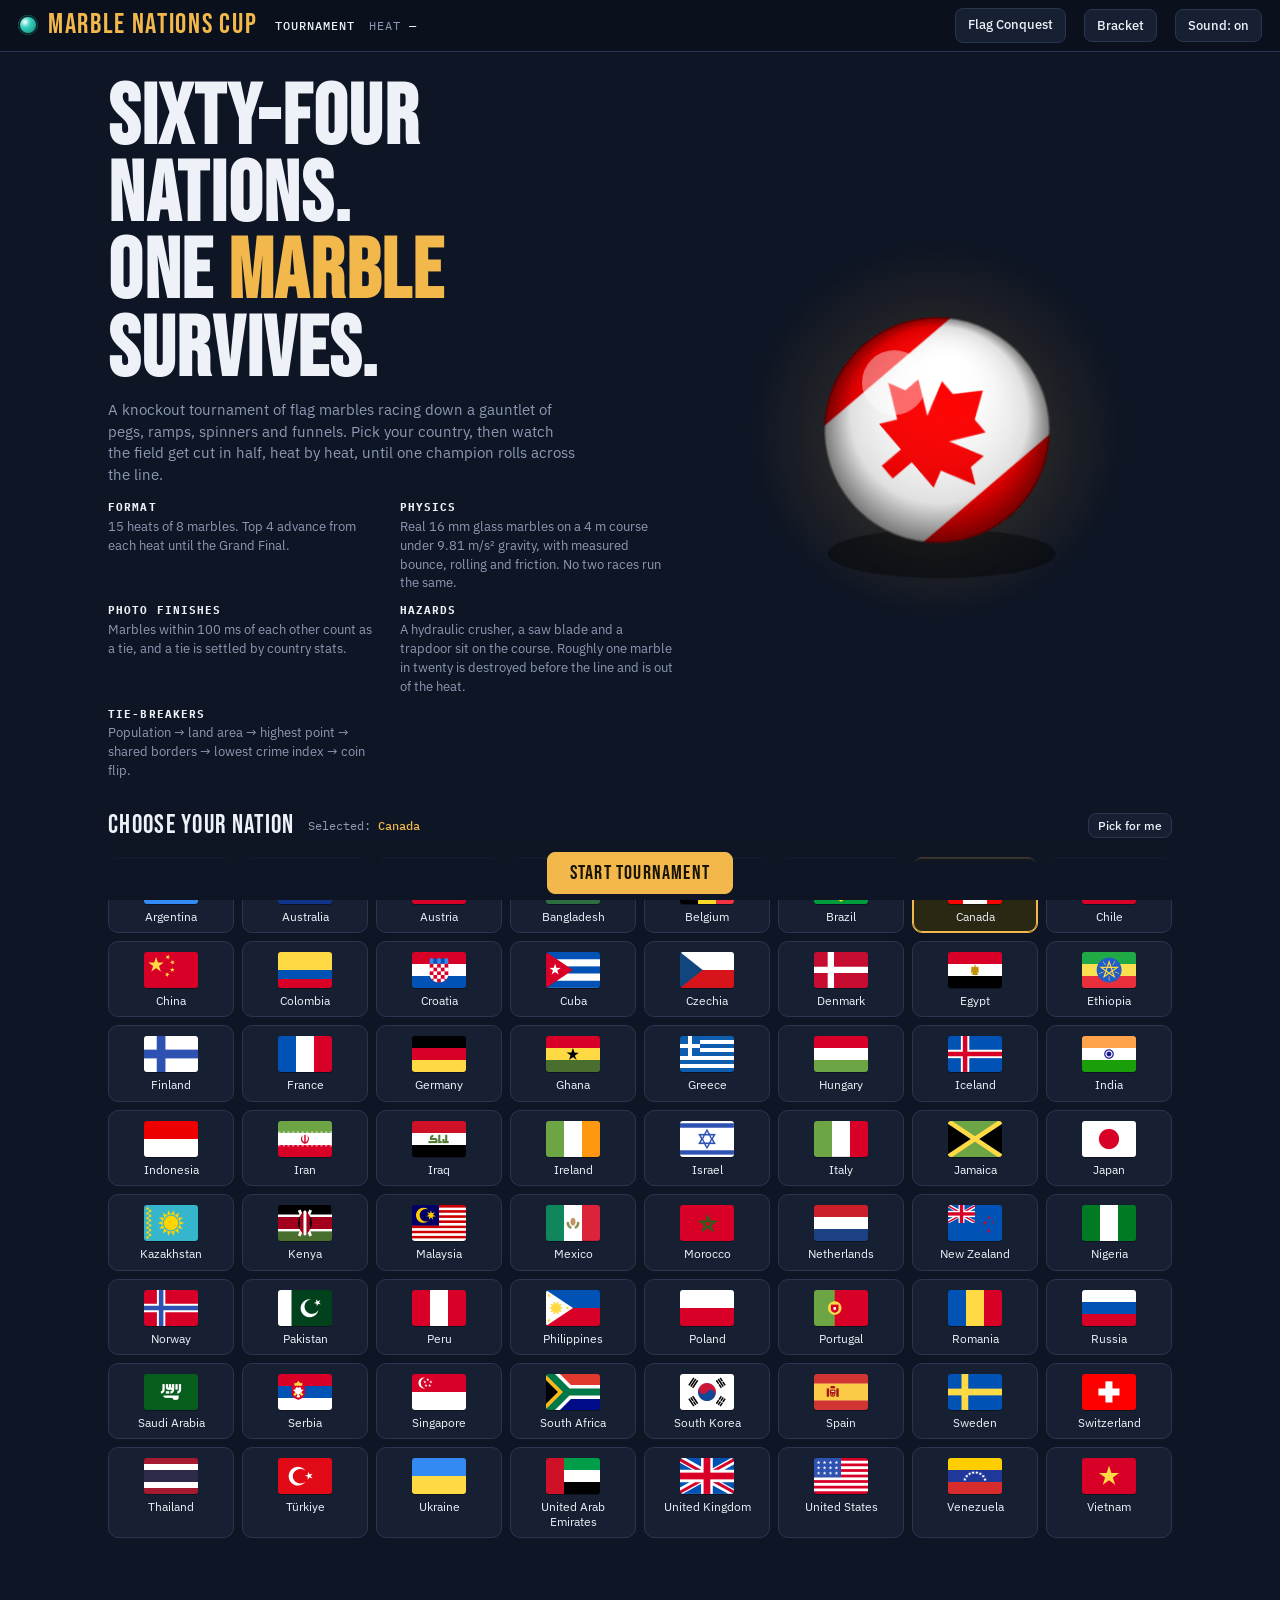
==== commit d30c8fce: "Add Flag Conquest game at /flagconquest and link it from the home page Adds the Flag Conquest artifa" ====
--- a/index.html
+++ b/index.html
@@ -43,6 +43,7 @@
 .btn.primary:disabled{opacity:.4;cursor:not-allowed}
 .btn.active{border-color:var(--teal);color:var(--teal)}
 .btn.small{padding:4px 9px;font-size:12px}
+a.btn{color:var(--text);text-decoration:none;display:inline-block}
 
 /* pick screen */
 #pick{max-width:1100px;margin:0 auto;padding:28px 18px 60px}
@@ -166,6 +167,7 @@
   <div class="stage-info"><span><b id="biRound">Tournament</b></span><span>Heat <b id="biHeat">—</b></span></div>
   <div class="spacer"></div>
   <div class="chip hidden" id="meChip"><canvas width="48" height="32"></canvas><span></span></div>
+  <a class="btn" href="flagconquest/">Flag Conquest</a>
   <button class="btn" id="btnBracket">Bracket</button>
   <button class="btn" id="btnSound" aria-pressed="true">Sound: on</button>
 </div>
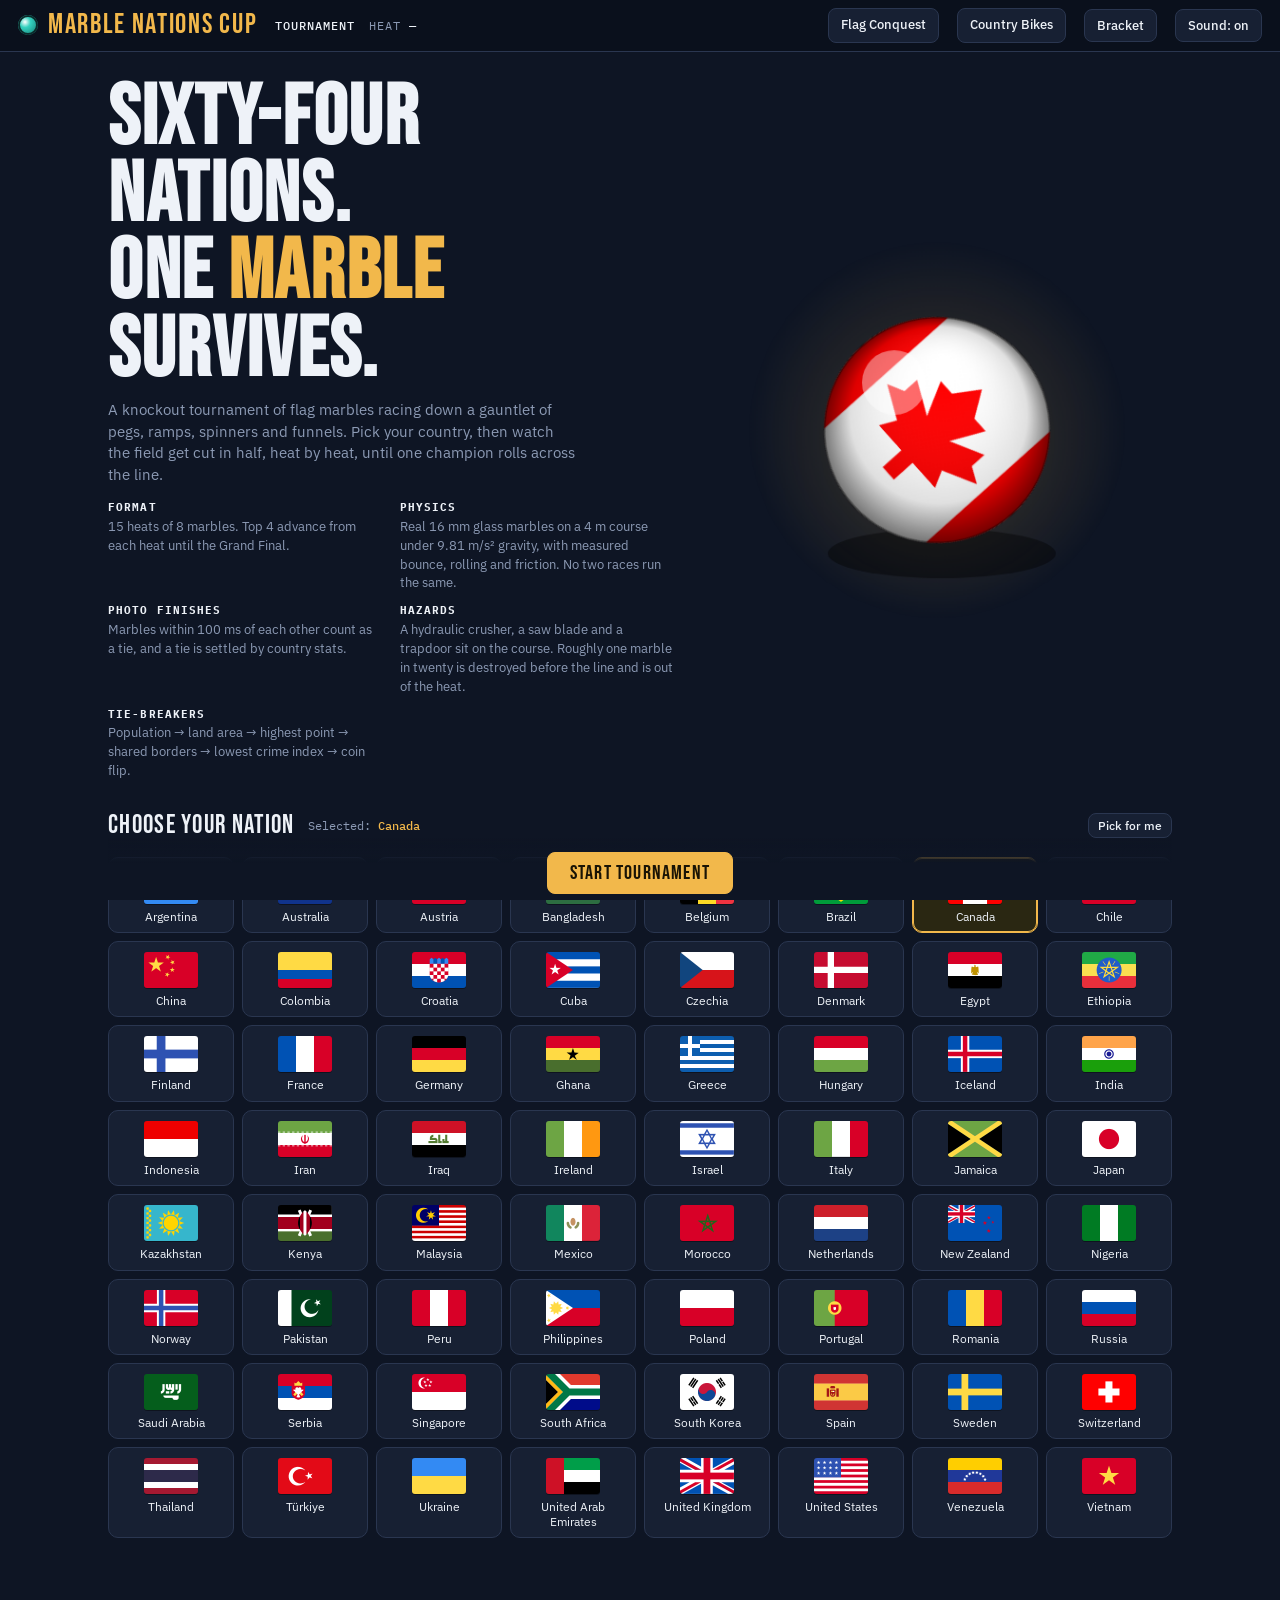
==== commit b252766f: "Add Country Bikes: build-your-own-course motocross racer New arcade game at /countrybikes, linked fr" ====
--- a/index.html
+++ b/index.html
@@ -168,6 +168,7 @@
   <div class="spacer"></div>
   <div class="chip hidden" id="meChip"><canvas width="48" height="32"></canvas><span></span></div>
   <a class="btn" href="flagconquest/">Flag Conquest</a>
+  <a class="btn" href="countrybikes/">Country Bikes</a>
   <button class="btn" id="btnBracket">Bracket</button>
   <button class="btn" id="btnSound" aria-pressed="true">Sound: on</button>
 </div>
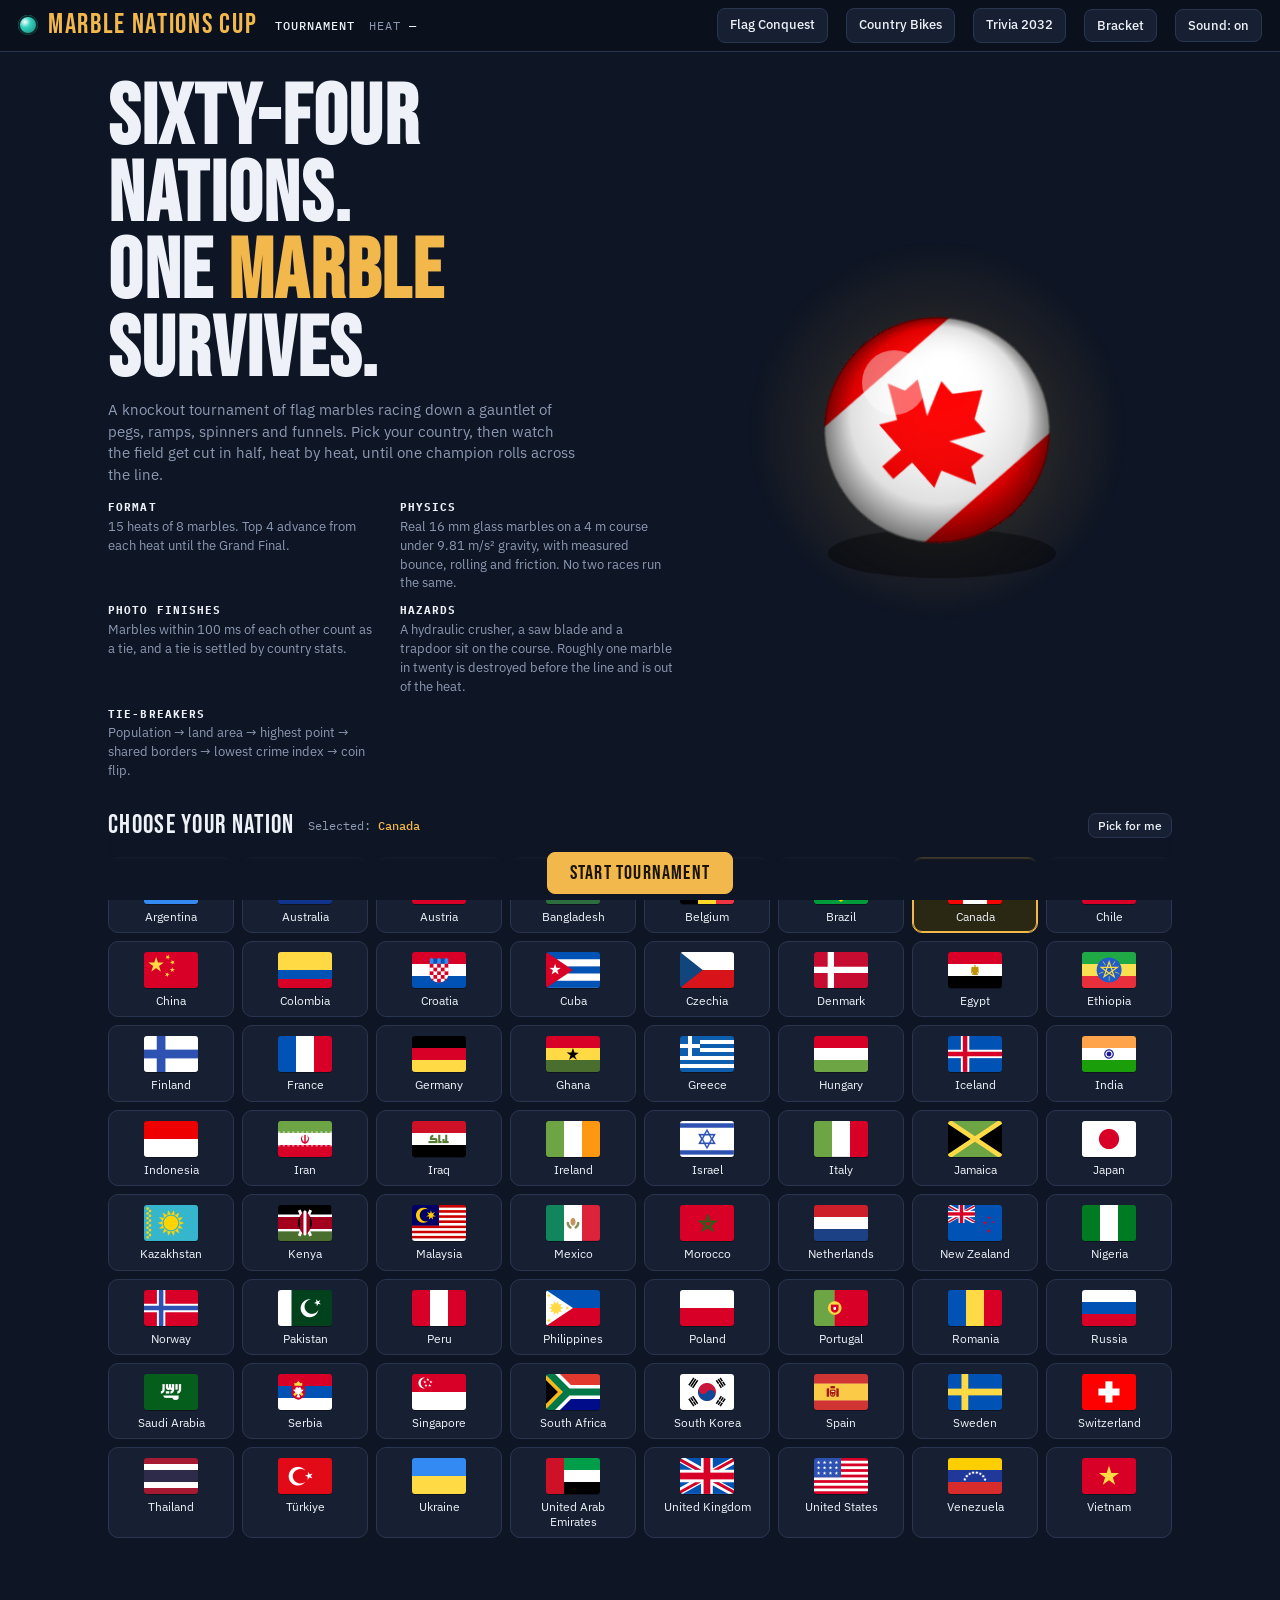
==== commit db70afbd: "Add Trivia 2032: educational trivia game, first subject Country Flags New game at /trivia2032, linke" ====
--- a/index.html
+++ b/index.html
@@ -169,6 +169,7 @@
   <div class="chip hidden" id="meChip"><canvas width="48" height="32"></canvas><span></span></div>
   <a class="btn" href="flagconquest/">Flag Conquest</a>
   <a class="btn" href="countrybikes/">Country Bikes</a>
+  <a class="btn" href="trivia2032/">Trivia 2032</a>
   <button class="btn" id="btnBracket">Bracket</button>
   <button class="btn" id="btnSound" aria-pressed="true">Sound: on</button>
 </div>
